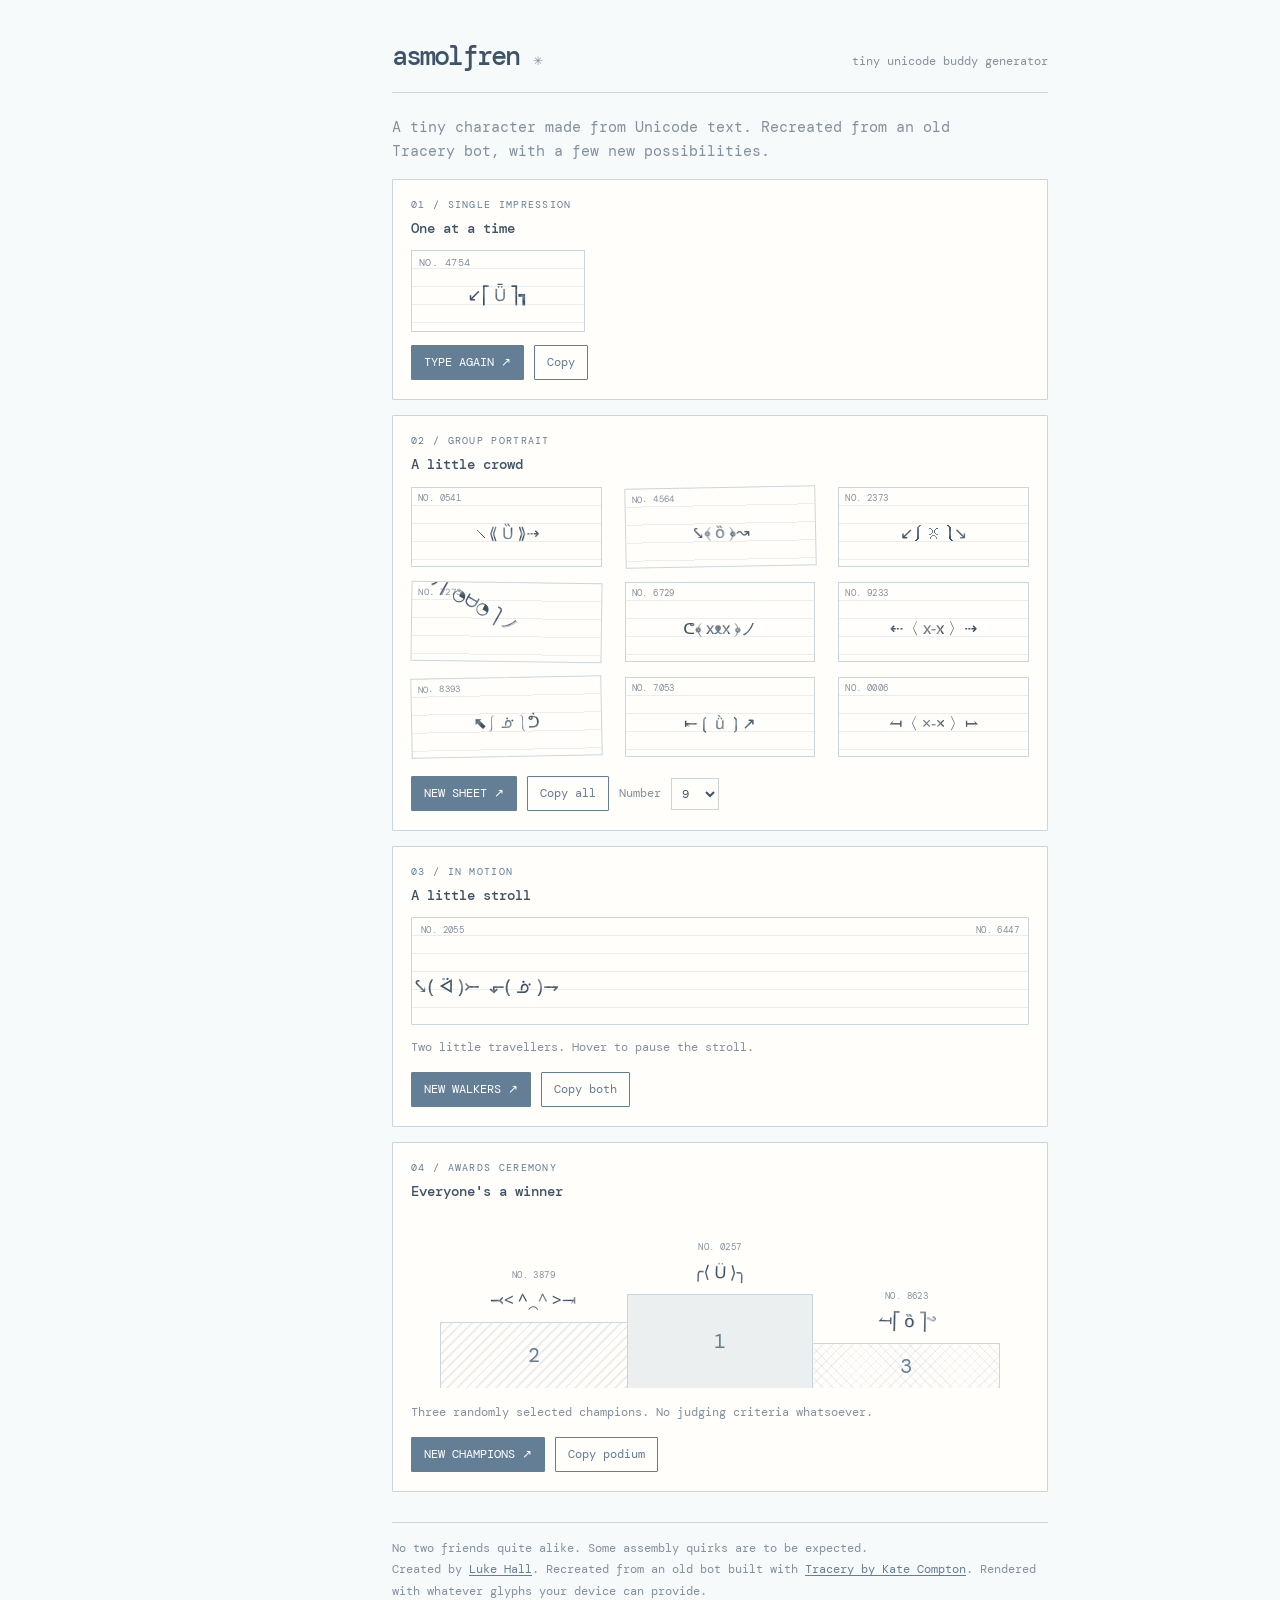
==== index.html @ b3b03410 "Update index.html" ====
<!doctype html>
<html lang="en">
  <head>
    <meta charset="utf-8">
    <meta name="viewport" content="width=device-width,initial-scale=1">
    <meta name="color-scheme" content="light">
    <title>
      asmolfren — little Unicode friends
    </title>
    <link rel="preconnect" href="https://fonts.googleapis.com">
    <link rel="preconnect" href="https://fonts.gstatic.com" crossorigin>
    <link href="https://fonts.googleapis.com/css2?family=DM+Mono:wght@400;500&family=Noto+Sans:wght@400;500;600&display=swap" rel="stylesheet">
    <link rel="stylesheet" href="style.css">
  </head>
  <body>
    <main>
      <header>
        <h1>
          asmolfren
          <span aria-hidden="true">
            ✳
          </span>
        </h1>
        <span>
          tiny unicode buddy generator
        </span>
      </header>
      <p class="intro">
        A tiny character made from Unicode text. Recreated from an old Tracery bot, with a few new possibilities.
      </p>
      <section class="panel" aria-labelledby="single-title">
        <div class="eyebrow">
          01 / Single Impression
        </div>
        <h2 id="single-title">
          One at a time
        </h2>
        <div class="single-sheet">
          <span class="specimen-label" id="single-number">
            NO. 0001
          </span>
          <div id="single" class="single fren" aria-label="Generated Unicode person" aria-live="polite">
          </div>
        </div>
        <div class="controls">
          <button class="button primary" id="new-single">
            Type again ↗
          </button>
          <button class="button secondary" id="copy-single">
            Copy
          </button>
          <span class="status" id="single-status" role="status">
          </span>
        </div>
      </section>
      <section class="panel" aria-labelledby="gallery-title">
        <div class="eyebrow">
          02 / Group Portrait
        </div>
        <h2 id="gallery-title">
          A little crowd
        </h2>
        <div id="gallery" class="gallery" aria-label="Generated Unicode people" aria-live="polite">
        </div>
        <div class="controls">
          <button class="button primary" id="new-gallery">
            New sheet ↗
          </button>
          <button class="button secondary" id="copy-gallery">
            Copy all
          </button>
          <label class="settings" for="count">
            Number
            <select id="count">
              <option>
                6
              </option>
              <option selected>
                9
              </option>
              <option>
                12
              </option>
              <option>
                15
              </option>
            </select>
          </label>
          <span class="status" id="gallery-status" role="status">
          </span>
        </div>
      </section>
      <section class="panel" aria-labelledby="walk-title">
        <div class="eyebrow">
          03 / In Motion
        </div>
        <h2 id="walk-title">
          A little stroll
        </h2>
        <div class="walk-stage" data-motion="bounce" aria-label="Two little friends strolling across the screen">
          <span class="specimen-label walk-id walk-id-left" id="walker-number-one">
          </span>
          <span class="specimen-label walk-id walk-id-right" id="walker-number-two">
          </span>
          <div class="walkers" id="walkers">
            <span class="walker fren" id="walker-one">
            </span>
            <span class="walker fren" id="walker-two">
            </span>
          </div>
        </div>
        <p class="scene-note">
          Two little travellers. Hover to pause the stroll.
        </p>
        <div class="controls">
          <button class="button primary" id="new-walk">
            New walkers ↗
          </button>
          <button class="button secondary" id="copy-walk">
            Copy both
          </button>
          <span class="status" id="walk-status" role="status">
          </span>
        </div>
      </section>
      <section class="panel" aria-labelledby="podium-title">
        <div class="eyebrow">
          04 / Awards Ceremony
        </div>
        <h2 id="podium-title">
          Everyone's a winner
        </h2>
        <div class="podium-stage">
          <div class="podium-slot" data-rank="2">
            <span class="specimen-label" id="silver-number">
            </span>
            <div class="podium-fren fren" id="silver">
            </div>
            <div class="podium-step">
              2
            </div>
          </div>
          <div class="podium-slot" data-rank="1">
            <span class="specimen-label" id="gold-number">
            </span>
            <div class="podium-fren fren" id="gold">
            </div>
            <div class="podium-step">
              1
            </div>
          </div>
          <div class="podium-slot" data-rank="3">
            <span class="specimen-label" id="bronze-number">
            </span>
            <div class="podium-fren fren" id="bronze">
            </div>
            <div class="podium-step">
              3
            </div>
          </div>
        </div>
        <p class="scene-note">
          Three randomly selected champions. No judging criteria whatsoever.
        </p>
        <div class="controls">
          <button class="button primary" id="new-podium">
            New champions ↗
          </button>
          <button class="button secondary" id="copy-podium">
            Copy podium
          </button>
          <span class="status" id="podium-status" role="status">
          </span>
        </div>
      </section>
      <p class="foot">
        No two friends quite alike. Some assembly quirks are to be expected.<br />
        Created by <a href="https://lukehall.co/">Luke Hall</a>. Recreated from an old bot built with <a href="https://github.com/galaxykate/tracery" target="_blank" rel="noopener noreferrer">Tracery by Kate Compton</a>. Rendered with whatever glyphs your device can provide.
      </p>
    </main>
    <script src="script.js" defer>
    </script>
  </body>
</html>
---- style.css ----
/* asmolfren — slate-blue stationery theme */

:root  {
  --bg:#f7fafb;
  --paper:#fffefb;
  --stage:#fffefa;
  --ink:#3e5367;
  --muted:#82919d;
  --line:#cbd6dc;
  --accent:#647e96;
  --accent2:#a0b4c1;
  --rule:rgba(100,126,150,.13);
}

*  {
  box-sizing:border-box;
}

body  {
  margin:0;
  background:var(--bg);
  color:var(--ink);
  font:15px/1.6 'DM Mono',ui-monospace,monospace;
}

main  {
  width:min(700px,100%);
  margin-left:auto;
  margin-right:max(0px,calc((100vw - 860px)/2));
  padding:34px 22px 72px;
}

header  {
  display:flex;
  justify-content:space-between;
  align-items:baseline;
  gap:16px;
  border-bottom:1px solid var(--line);
  padding-bottom:15px;
}

h1  {
  font-size:27px;
  font-weight:500;
  letter-spacing:-.07em;
  margin:0;
}

header span,.small  {
  font-size:12px;
  color:var(--muted);
}

.intro  {
  max-width:620px;
  margin:22px 0 16px;
  color:var(--muted);
}

.eyebrow  {
  color:var(--accent);
  font-size:10px;
  letter-spacing:.13em;
  text-transform:uppercase;
  margin-bottom:4px;
}

.panel  {
  position:relative;
  background:var(--paper);
  border:1px solid var(--line);
  border-radius:1px;
  padding:17px 18px 19px;
  margin:0 0 15px;
}

h2  {
  font-size:14px;
  font-weight:500;
  margin:0 0 10px;
}

.controls  {
  display:flex;
  flex-wrap:wrap;
  align-items:center;
  gap:10px;
}

.button  {
  font:inherit;
  font-size:12px;
  cursor:pointer;
  border:1px solid var(--accent);
  background:var(--accent);
  color:white;
  border-radius:1px;
  padding:7px 12px;
}

.button:hover  {
  filter:brightness(.9);
}

.button.primary  {
  text-transform: uppercase;
}

.button.secondary  {
  background:transparent;
  color:var(--accent);
}

.button:focus-visible,select:focus-visible  {
  outline:2px solid var(--accent2);
  outline-offset:3px;
}

.settings  {
  display:flex;
  align-items:center;
  flex-wrap:wrap;
  gap:10px;
  font-size:12px;
  color:var(--muted);
}

select  {
  font:inherit;
  border:1px solid var(--line);
  padding:6px;
  background:var(--paper);
  color:var(--ink);
}

.status  {
  min-height:1.5em;
  font-size:12px;
  color:var(--muted);
}

.specimen-label  {
  font:10px/1.3 'DM Mono',monospace;
  color:var(--muted);
  letter-spacing:.045em;
}

/* Textured glyphs: the canvas-generated image is provided by script.js. */

.fren  {
  font-family:'Noto Sans','Noto Sans Symbols 2','Noto Sans Symbols','Noto Sans Canadian Aboriginal','DejaVu Sans','Segoe UI Symbol','Arial Unicode MS',sans-serif;
  font-variant-ligatures:none;
  unicode-bidi:isolate;
  direction:ltr;
  position:relative;
  isolation:isolate;
  text-shadow:.28px .15px .45px rgba(62,83,103,.28);
  background-image:var(--ink-texture,linear-gradient(var(--ink),var(--ink)));
  background-repeat:repeat;
  background-size:96px 48px;
  background-position:0 0;
  -webkit-background-clip:text;
  background-clip:text;
  -webkit-text-fill-color:transparent;
  color:transparent;
}

@supports not ((-webkit-background-clip:text) or (background-clip:text))  {
  .fren  {
    background:none;
    color:var(--ink);
    -webkit-text-fill-color:currentColor;
  }
}

@media (forced-colors:active)  {
  .fren  {
    background:none;
    color:CanvasText;
    -webkit-text-fill-color:CanvasText;
    text-shadow:none;
  }
}

/* Individually ruled paper specimens. */

.single-sheet,.tile,.walk-stage  {
  background-color:var(--stage);
  background-image:repeating-linear-gradient(to bottom,transparent 0,transparent 17px,var(--rule) 17px,var(--rule) 18px);
}

.single-sheet  {
  position:relative;
  border:1px solid var(--line);
  width:min(174px,100%);
  min-height:82px;
  padding:5px 7px 8px;
  margin-bottom:13px;
}

.single-sheet .specimen-label  {
  display:block;
  text-align:left;
}

.single  {
  display:flex;
  align-items:center;
  justify-content:center;
  min-height:52px;
  padding:0;
  font-size:17px;
  line-height:1.5;
  white-space:pre;
  overflow-x:auto;
}

.gallery  {
  display:grid;
  grid-template-columns:repeat(3,minmax(0,1fr));
  column-gap:23px;
  row-gap:15px;
  margin:0 0 15px;
  padding:2px 0 4px;
}

.tile  {
  position:relative;
  border:1px solid var(--line);
  border-radius:0;
  min-height:80px;
  display:flex;
  flex-direction:column;
  align-items:stretch;
  justify-content:flex-start;
  gap:0;
  padding:5px 6px;
  transform:rotate(0deg);
}

.tile:nth-child(5n+2)  {
  transform:rotate(-1.1deg);
}

.tile:nth-child(7n+4)  {
  transform:rotate(.8deg);
}

.tile .specimen-label  {
  text-align:left;
  font-size:9px;
}

.tile .specimen-glyph  {
  display:flex;
  flex:1;
  align-items:center;
  justify-content:center;
  max-width:100%;
  overflow:visible;
  text-align:center;
  white-space:pre;
  line-height:1.3;
  font-size:clamp(12px,1.6vw,16px);
}

/* A misprint uses the full sheet as its printing area;
clip at paper edges. */

.tile.misprint  {
  padding:0;
  gap:0;
  overflow:hidden;
  display:block;
}

.tile.misprint .specimen-label  {
  position:absolute;
  top:0;
  left:0;
  z-index:1;
  padding:5px 6px;
  pointer-events:none;
}

.tile.misprint .misprint-area  {
  position:absolute;
  inset:0;
  display:block;
  overflow:visible;
}

.tile.misprint .specimen-glyph  {
  position:absolute;
  left:50%;
  top:50%;
  z-index:2;
  display:block;
  max-width:none;
  width:max-content;
  overflow:visible;
  white-space:pre;
  transform:translate(calc(-50% + var(--misprint-x)),calc(-50% + var(--misprint-y))) rotate(var(--misprint-angle));
  transform-origin:center center;
}

/* Strolling pair: fixed labels, horizontal travel, gentle bobbing. */

.walk-stage  {
  height:108px;
  position:relative;
  overflow:hidden;
  border:1px solid var(--line);
  border-radius:1px;
  margin-bottom:13px;
}

.walk-id  {
  position:absolute;
  top:7px;
  z-index:1;
  font-size:9px;
  pointer-events:none;
}

.walk-id-left  {
  left:9px;
}

.walk-id-right  {
  right:9px;
}

.walkers  {
  position:absolute;
  left:0;
  top:50%;
  display:flex;
  align-items:center;
  gap:9px;
  white-space:pre;
  will-change:transform;
  animation:stroll 11.8s linear infinite alternate;
}

.walker  {
  display:inline-block;
  font-size:clamp(15px,2vw,19px);
  animation:bob .75s ease-in-out infinite alternate;
}

.walker:nth-child(2)  {
  animation-delay:-.25s;
}

.walk-stage:hover .walkers,.walk-stage:hover .walker  {
  animation-play-state:paused;
}

@keyframes stroll  {
  0%  {
    transform:translate(0,-50%);
    animation-timing-function:cubic-bezier(.55,0,1,1);
  }

  10%  {
    transform:translate(calc(var(--walk-distance,0px)*.05),-50%);
    animation-timing-function:linear;
  }

  90%  {
    transform:translate(calc(var(--walk-distance,0px)*.95),-50%);
    animation-timing-function:cubic-bezier(0,0,.45,1);
  }

  100%  {
    transform:translate(var(--walk-distance,0px),-50%);
  }
}

@keyframes bob  {
  from  {
    transform:translateY(0);
  }

  to  {
    transform:translateY(-5px);
  }
}

/* Podium, with hatching and single-width shared borders. */

.podium-stage  {
  display:flex;
  justify-content:center;
  align-items:flex-end;
  min-height:175px;
  padding:15px 8px 0;
  margin-bottom:15px;
}

.podium-slot  {
  display:flex;
  flex-direction:column;
  align-items:center;
  min-width:0;
  width:31%;
  max-width:220px;
}

.podium-slot>.specimen-label  {
  font-size:9px;
  margin-bottom:5px;
}

.podium-fren  {
  font-size:clamp(14px,2vw,17px);
  white-space:pre;
  max-width:100%;
  overflow-x:auto;
  text-align:center;
  padding-bottom:8px;
}

.podium-step  {
  display:flex;
  align-items:center;
  justify-content:center;
  width:100%;
  border:1px solid var(--line);
  border-bottom:0;
  border-radius:1px 1px 0 0;
  background:var(--bg);
  color:var(--accent);
  font-size:20px;
}

.podium-slot[data-rank="1"] .podium-step  {
  height:94px;
  background:color-mix(in srgb,var(--accent2) 20%,var(--paper));
}

.podium-slot[data-rank="2"] .podium-step  {
  height:66px;
  border-right:0;
  background:
    repeating-linear-gradient(135deg,rgba(100,126,150,.12) 0 2px,transparent 2px 7px),var(--paper);
}

.podium-slot[data-rank="3"] .podium-step  {
  height:45px;
  border-left:0;
  background:
    repeating-linear-gradient(45deg,rgba(100,126,150,.09) 0 1px,transparent 1px 7px),
    repeating-linear-gradient(135deg,rgba(100,126,150,.09) 0 1px,transparent 1px 7px),var(--paper);
}

.scene-note  {
  font-size:12px;
  color:var(--muted);
  margin:0 0 15px;
}

.foot  {
  margin-top:30px;
  font-size:12px;
  line-height:1.8;
  color:var(--muted);
  border-top:1px solid var(--line);
  padding-top:15px;
}

.foot a  {
  color:var(--accent);
  text-decoration:underline;
  text-underline-offset:2px;
}

@media (max-width:600px)  {
  main  {
    margin-right:0;
    padding:23px 14px 48px;
  }

  header  {
    align-items:center;
  }

  .panel  {
    padding:13px;
  }

  .single-sheet  {
    width:min(174px,100%);
  }

  .single  {
    font-size:16px;
  }

  .gallery  {
    column-gap:11px;
    row-gap:11px;
  }

  .tile  {
    min-height:73px;
    padding:4px 3px;
  }

  .tile .specimen-label  {
    font-size:8px;
  }

  .tile .specimen-glyph  {
    font-size:clamp(10px,2.6vw,14px);
  }

  .tile.misprint .specimen-label  {
    padding:4px 3px;
  }

  .walk-id  {
    font-size:8px;
  }

  .podium-stage  {
    min-height:155px;
  }

  .podium-slot[data-rank="1"] .podium-step  {
    height:72px;
  }

  .podium-slot[data-rank="2"] .podium-step  {
    height:50px;
  }

  .podium-slot[data-rank="3"] .podium-step  {
    height:36px;
  }
  .podium-fren  {
    font-size:clamp(12px,3vw,16px);
  }
}

@media (prefers-reduced-motion:reduce)  {
  .walkers  {
    left:50%;
    transform:translate(-50%,-50%);
    animation:none!important;
  }

  .walker  {
    animation:none!important;
  }
}
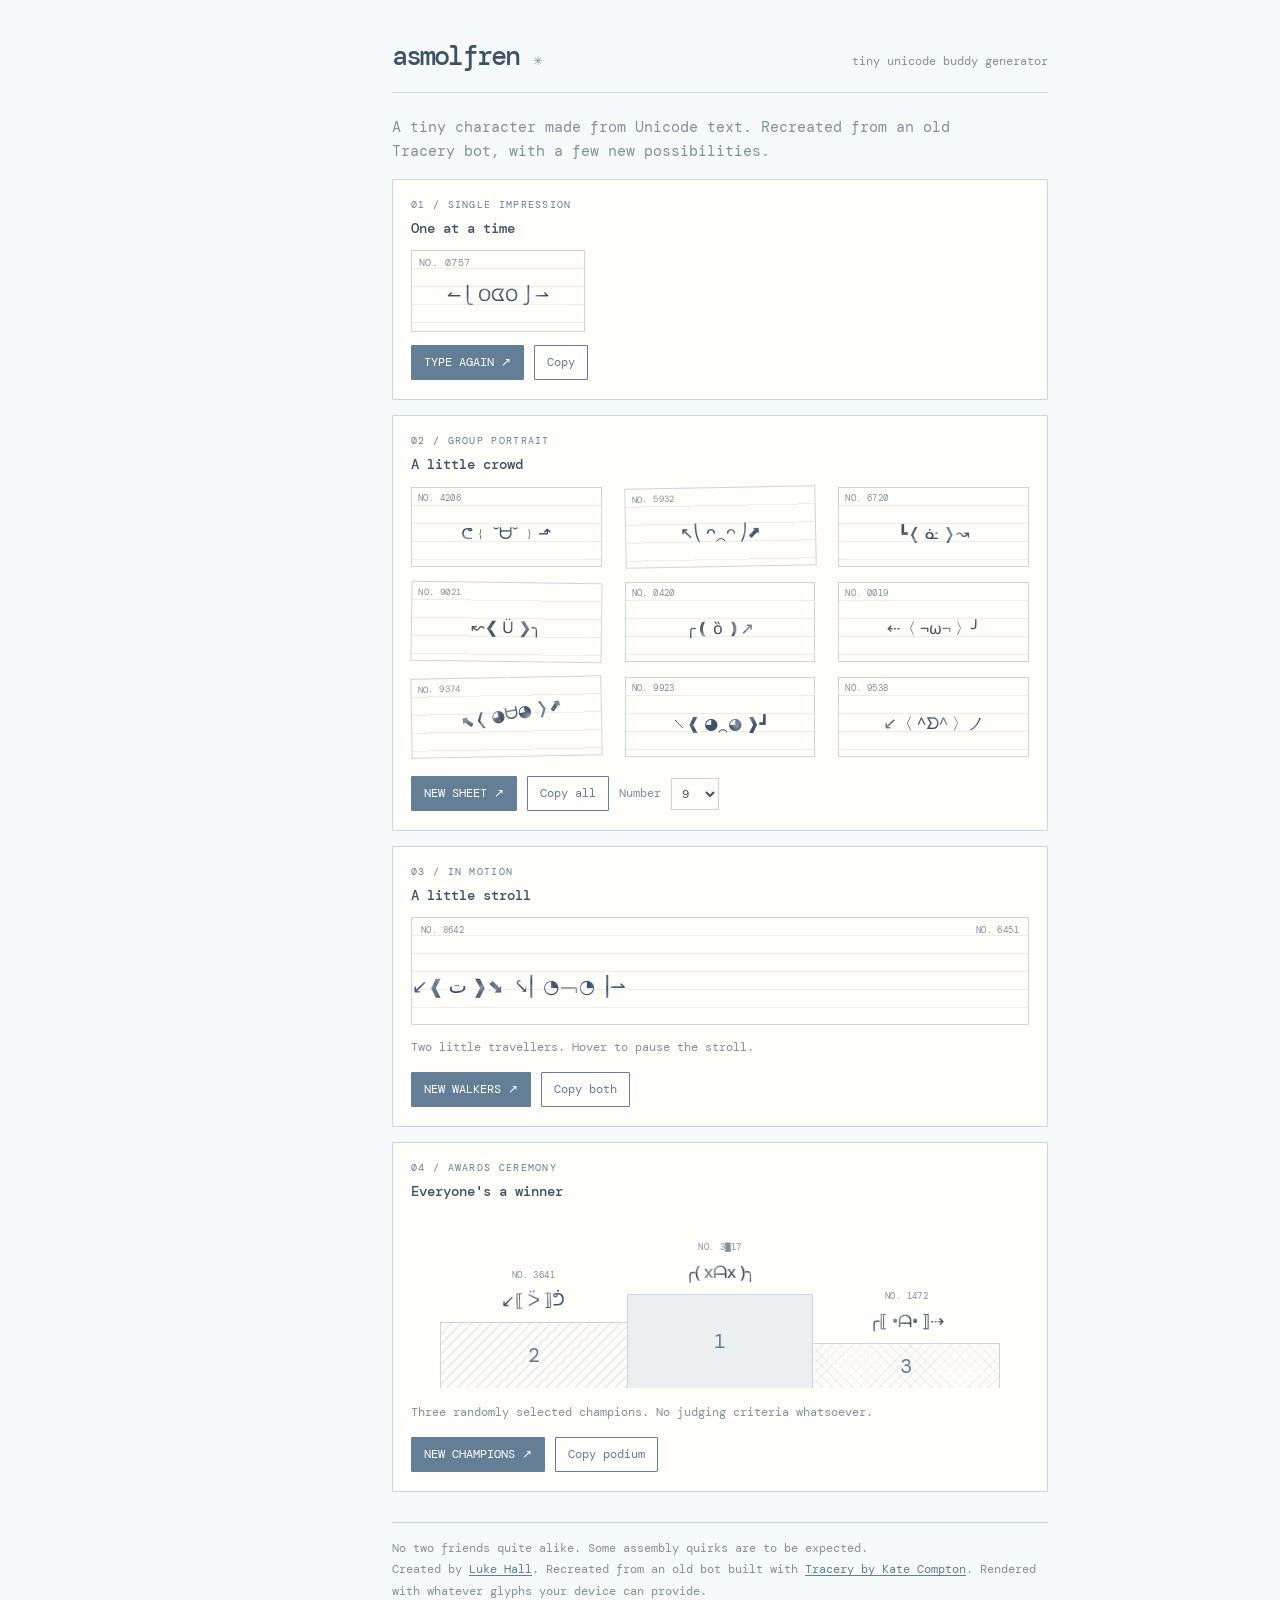
==== commit 4e688af0: "Add favicon" ====
--- a/index.html
+++ b/index.html
@@ -1,184 +1,132 @@
 <!doctype html>
 <html lang="en">
   <head>
-    <meta charset="utf-8">
-    <meta name="viewport" content="width=device-width,initial-scale=1">
-    <meta name="color-scheme" content="light">
-    <title>
-      asmolfren — little Unicode friends
-    </title>
-    <link rel="preconnect" href="https://fonts.googleapis.com">
-    <link rel="preconnect" href="https://fonts.gstatic.com" crossorigin>
-    <link href="https://fonts.googleapis.com/css2?family=DM+Mono:wght@400;500&family=Noto+Sans:wght@400;500;600&display=swap" rel="stylesheet">
-    <link rel="stylesheet" href="style.css">
+    <meta charset="utf-8" />
+    <meta name="viewport" content="width=device-width,initial-scale=1" />
+    <meta name="color-scheme" content="light" />
+    <title>asmolfren — little Unicode friends</title>
+    <link rel="preconnect" href="https://fonts.googleapis.com" />
+    <link rel="preconnect" href="https://fonts.gstatic.com" crossorigin />
+    <link
+      href="https://fonts.googleapis.com/css2?family=DM+Mono:wght@400;500&family=Noto+Sans:wght@400;500;600&display=swap"
+      rel="stylesheet"
+    />
+    <link rel="stylesheet" href="style.css" />
+    <link rel="icon" type="image/png" href="/lil-buddy/favicon.png" />
   </head>
   <body>
     <main>
       <header>
         <h1>
           asmolfren
-          <span aria-hidden="true">
-            ✳
-          </span>
+          <span aria-hidden="true"> ✳ </span>
         </h1>
-        <span>
-          tiny unicode buddy generator
-        </span>
+        <span> tiny unicode buddy generator </span>
       </header>
       <p class="intro">
-        A tiny character made from Unicode text. Recreated from an old Tracery bot, with a few new possibilities.
+        A tiny character made from Unicode text. Recreated from an old Tracery bot, with a few new
+        possibilities.
       </p>
       <section class="panel" aria-labelledby="single-title">
-        <div class="eyebrow">
-          01 / Single Impression
-        </div>
-        <h2 id="single-title">
-          One at a time
-        </h2>
+        <div class="eyebrow">01 / Single Impression</div>
+        <h2 id="single-title">One at a time</h2>
         <div class="single-sheet">
-          <span class="specimen-label" id="single-number">
-            NO. 0001
-          </span>
-          <div id="single" class="single fren" aria-label="Generated Unicode person" aria-live="polite">
-          </div>
+          <span class="specimen-label" id="single-number"> NO. 0001 </span>
+          <div
+            id="single"
+            class="single fren"
+            aria-label="Generated Unicode person"
+            aria-live="polite"
+          ></div>
         </div>
         <div class="controls">
-          <button class="button primary" id="new-single">
-            Type again ↗
-          </button>
-          <button class="button secondary" id="copy-single">
-            Copy
-          </button>
-          <span class="status" id="single-status" role="status">
-          </span>
+          <button class="button primary" id="new-single">Type again ↗</button>
+          <button class="button secondary" id="copy-single">Copy</button>
+          <span class="status" id="single-status" role="status"> </span>
         </div>
       </section>
       <section class="panel" aria-labelledby="gallery-title">
-        <div class="eyebrow">
-          02 / Group Portrait
-        </div>
-        <h2 id="gallery-title">
-          A little crowd
-        </h2>
-        <div id="gallery" class="gallery" aria-label="Generated Unicode people" aria-live="polite">
-        </div>
+        <div class="eyebrow">02 / Group Portrait</div>
+        <h2 id="gallery-title">A little crowd</h2>
+        <div
+          id="gallery"
+          class="gallery"
+          aria-label="Generated Unicode people"
+          aria-live="polite"
+        ></div>
         <div class="controls">
-          <button class="button primary" id="new-gallery">
-            New sheet ↗
-          </button>
-          <button class="button secondary" id="copy-gallery">
-            Copy all
-          </button>
+          <button class="button primary" id="new-gallery">New sheet ↗</button>
+          <button class="button secondary" id="copy-gallery">Copy all</button>
           <label class="settings" for="count">
             Number
             <select id="count">
-              <option>
-                6
-              </option>
-              <option selected>
-                9
-              </option>
-              <option>
-                12
-              </option>
-              <option>
-                15
-              </option>
+              <option>6</option>
+              <option selected>9</option>
+              <option>12</option>
+              <option>15</option>
             </select>
           </label>
-          <span class="status" id="gallery-status" role="status">
-          </span>
+          <span class="status" id="gallery-status" role="status"> </span>
         </div>
       </section>
       <section class="panel" aria-labelledby="walk-title">
-        <div class="eyebrow">
-          03 / In Motion
-        </div>
-        <h2 id="walk-title">
-          A little stroll
-        </h2>
-        <div class="walk-stage" data-motion="bounce" aria-label="Two little friends strolling across the screen">
-          <span class="specimen-label walk-id walk-id-left" id="walker-number-one">
-          </span>
-          <span class="specimen-label walk-id walk-id-right" id="walker-number-two">
-          </span>
+        <div class="eyebrow">03 / In Motion</div>
+        <h2 id="walk-title">A little stroll</h2>
+        <div
+          class="walk-stage"
+          data-motion="bounce"
+          aria-label="Two little friends strolling across the screen"
+        >
+          <span class="specimen-label walk-id walk-id-left" id="walker-number-one"> </span>
+          <span class="specimen-label walk-id walk-id-right" id="walker-number-two"> </span>
           <div class="walkers" id="walkers">
-            <span class="walker fren" id="walker-one">
-            </span>
-            <span class="walker fren" id="walker-two">
-            </span>
+            <span class="walker fren" id="walker-one"> </span>
+            <span class="walker fren" id="walker-two"> </span>
           </div>
         </div>
-        <p class="scene-note">
-          Two little travellers. Hover to pause the stroll.
-        </p>
+        <p class="scene-note">Two little travellers. Hover to pause the stroll.</p>
         <div class="controls">
-          <button class="button primary" id="new-walk">
-            New walkers ↗
-          </button>
-          <button class="button secondary" id="copy-walk">
-            Copy both
-          </button>
-          <span class="status" id="walk-status" role="status">
-          </span>
+          <button class="button primary" id="new-walk">New walkers ↗</button>
+          <button class="button secondary" id="copy-walk">Copy both</button>
+          <span class="status" id="walk-status" role="status"> </span>
         </div>
       </section>
       <section class="panel" aria-labelledby="podium-title">
-        <div class="eyebrow">
-          04 / Awards Ceremony
-        </div>
-        <h2 id="podium-title">
-          Everyone's a winner
-        </h2>
+        <div class="eyebrow">04 / Awards Ceremony</div>
+        <h2 id="podium-title">Everyone's a winner</h2>
         <div class="podium-stage">
           <div class="podium-slot" data-rank="2">
-            <span class="specimen-label" id="silver-number">
-            </span>
-            <div class="podium-fren fren" id="silver">
-            </div>
-            <div class="podium-step">
-              2
-            </div>
+            <span class="specimen-label" id="silver-number"> </span>
+            <div class="podium-fren fren" id="silver"></div>
+            <div class="podium-step">2</div>
           </div>
           <div class="podium-slot" data-rank="1">
-            <span class="specimen-label" id="gold-number">
-            </span>
-            <div class="podium-fren fren" id="gold">
-            </div>
-            <div class="podium-step">
-              1
-            </div>
+            <span class="specimen-label" id="gold-number"> </span>
+            <div class="podium-fren fren" id="gold"></div>
+            <div class="podium-step">1</div>
           </div>
           <div class="podium-slot" data-rank="3">
-            <span class="specimen-label" id="bronze-number">
-            </span>
-            <div class="podium-fren fren" id="bronze">
-            </div>
-            <div class="podium-step">
-              3
-            </div>
+            <span class="specimen-label" id="bronze-number"> </span>
+            <div class="podium-fren fren" id="bronze"></div>
+            <div class="podium-step">3</div>
           </div>
         </div>
-        <p class="scene-note">
-          Three randomly selected champions. No judging criteria whatsoever.
-        </p>
+        <p class="scene-note">Three randomly selected champions. No judging criteria whatsoever.</p>
         <div class="controls">
-          <button class="button primary" id="new-podium">
-            New champions ↗
-          </button>
-          <button class="button secondary" id="copy-podium">
-            Copy podium
-          </button>
-          <span class="status" id="podium-status" role="status">
-          </span>
+          <button class="button primary" id="new-podium">New champions ↗</button>
+          <button class="button secondary" id="copy-podium">Copy podium</button>
+          <span class="status" id="podium-status" role="status"> </span>
         </div>
       </section>
       <p class="foot">
         No two friends quite alike. Some assembly quirks are to be expected.<br />
-        Created by <a href="https://lukehall.co/">Luke Hall</a>. Recreated from an old bot built with <a href="https://github.com/galaxykate/tracery" target="_blank" rel="noopener noreferrer">Tracery by Kate Compton</a>. Rendered with whatever glyphs your device can provide.
+        Created by <a href="https://lukehall.co/">Luke Hall</a>. Recreated from an old bot built
+        with
+        <a href="https://github.com/galaxykate/tracery" target="_blank" rel="noopener noreferrer"
+          >Tracery by Kate Compton</a
+        >. Rendered with whatever glyphs your device can provide.
       </p>
     </main>
-    <script src="script.js" defer>
-    </script>
+    <script src="script.js" defer></script>
   </body>
 </html>
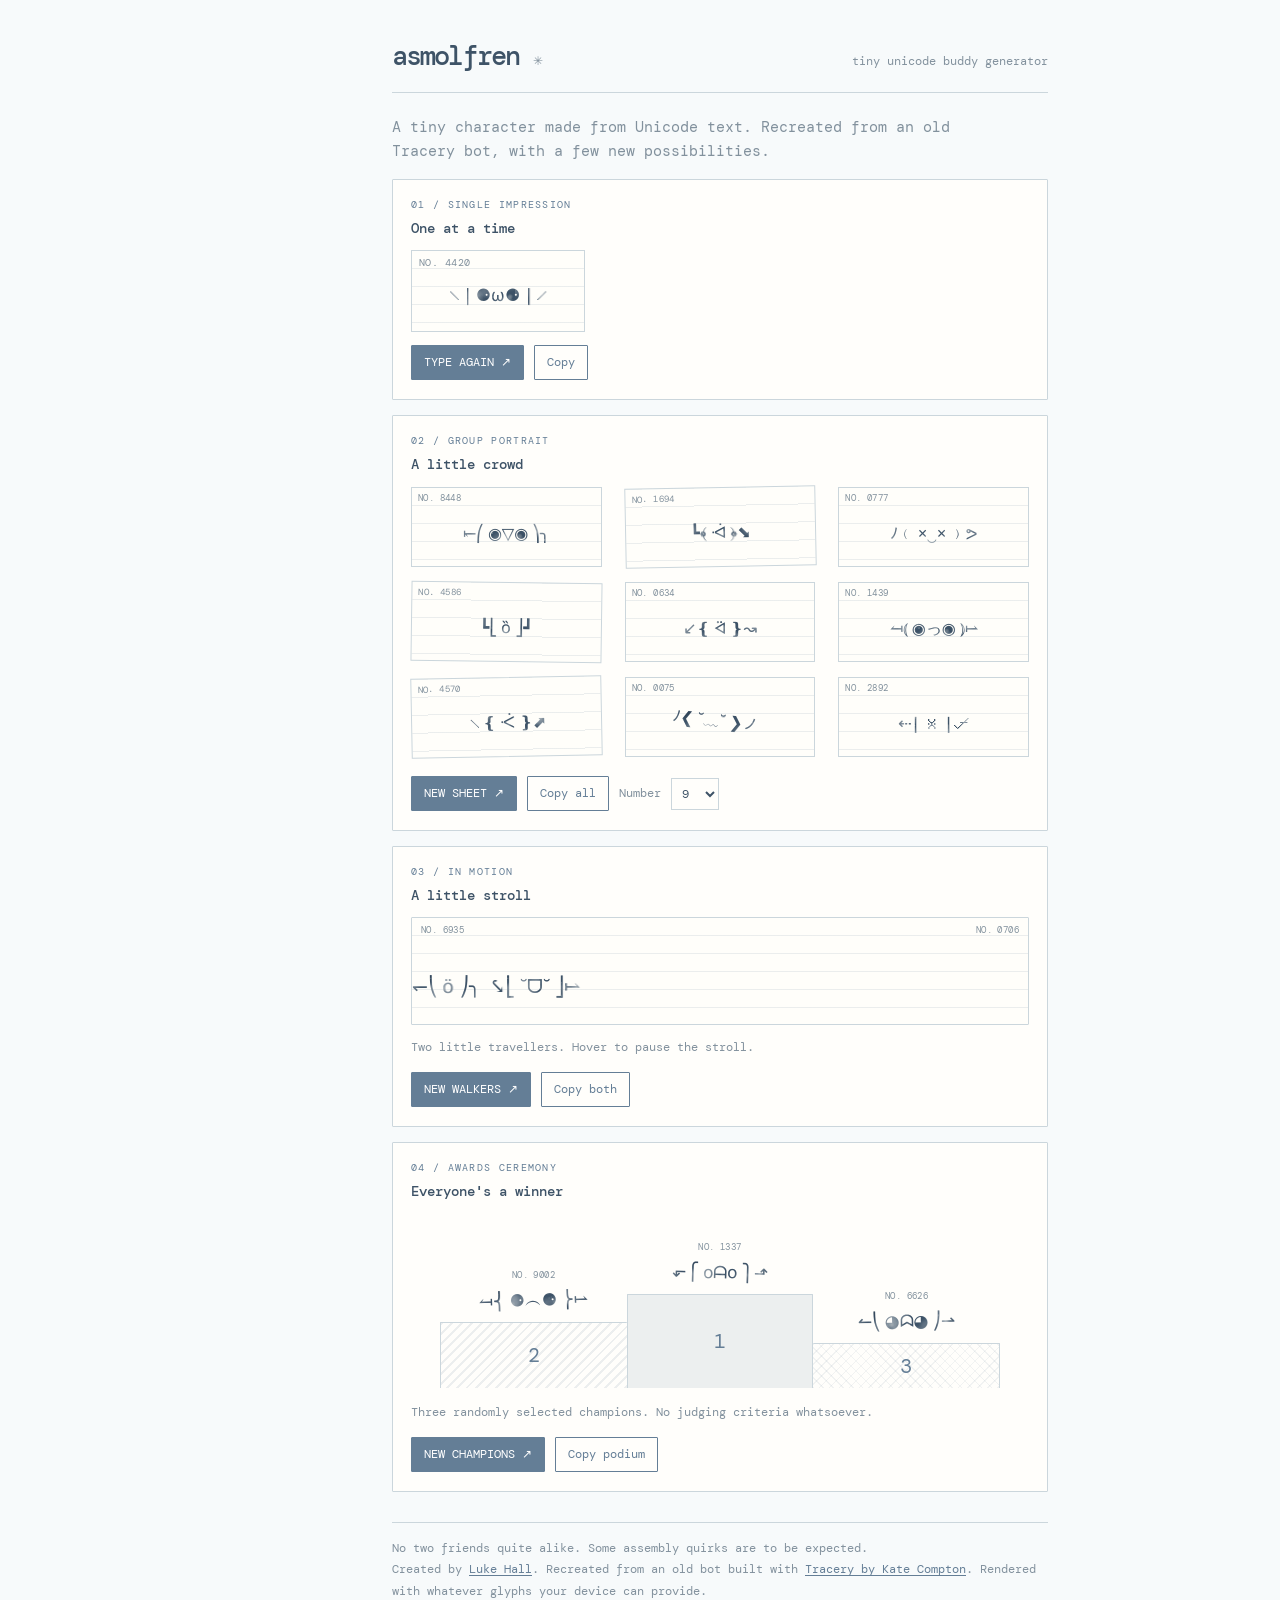
==== commit 0a5de424: "Create 404 page" ====
--- a/index.html
+++ b/index.html
@@ -13,6 +13,22 @@
     />
     <link rel="stylesheet" href="style.css" />
     <link rel="icon" type="image/png" href="/lil-buddy/favicon.png" />
+    <!-- load counter -->
+    <script>
+      window.goatcounter = {
+        path: function () {
+          const params = new URLSearchParams(window.location.search);
+          const grammar = params.get("grammar");
+          const base = "/repos/lil-buddy/";
+          return grammar ? `${base}?grammar=${encodeURIComponent(grammar)}` : base;
+        },
+      };
+    </script>
+    <script
+      data-goatcounter="https://lukehall.goatcounter.com/count"
+      async
+      src="https://gc.zgo.at/count.js"
+    ></script>
   </head>
   <body>
     <main>
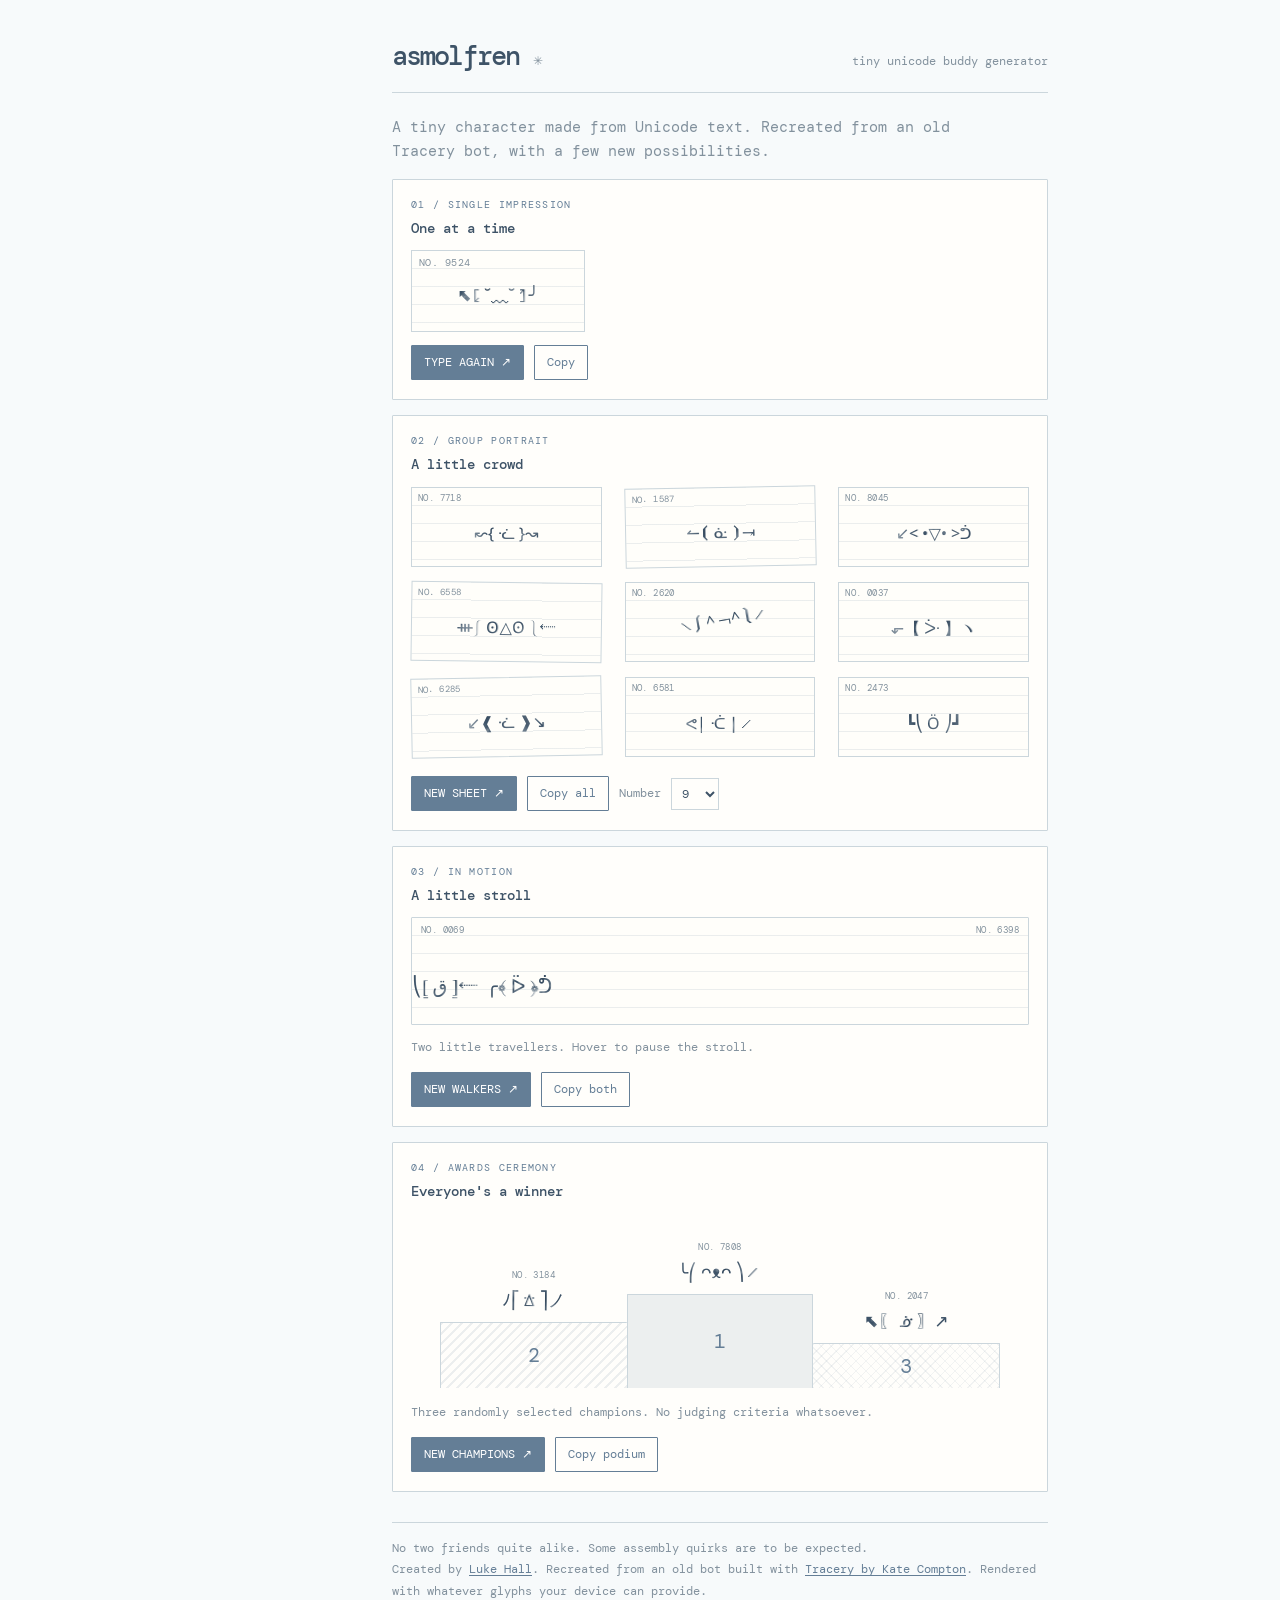
==== commit bb8f8e71: "SVG favicon" ====
--- a/index.html
+++ b/index.html
@@ -12,7 +12,7 @@
       rel="stylesheet"
     />
     <link rel="stylesheet" href="style.css" />
-    <link rel="icon" type="image/png" href="/lil-buddy/favicon.png" />
+    <link rel="icon" type="image/png" href="/lil-buddy/favicon.svg" />
     <!-- load counter -->
     <script>
       window.goatcounter = {
--- a/style.css
+++ b/style.css
@@ -1,557 +1,584 @@
 /* asmolfren — slate-blue stationery theme */
 
-:root  {
-  --bg:#f7fafb;
-  --paper:#fffefb;
-  --stage:#fffefa;
-  --ink:#3e5367;
-  --muted:#82919d;
-  --line:#cbd6dc;
-  --accent:#647e96;
-  --accent2:#a0b4c1;
-  --rule:rgba(100,126,150,.13);
-}
-
-*  {
-  box-sizing:border-box;
-}
-
-body  {
-  margin:0;
-  background:var(--bg);
-  color:var(--ink);
-  font:15px/1.6 'DM Mono',ui-monospace,monospace;
-}
-
-main  {
-  width:min(700px,100%);
-  margin-left:auto;
-  margin-right:max(0px,calc((100vw - 860px)/2));
-  padding:34px 22px 72px;
-}
-
-header  {
-  display:flex;
-  justify-content:space-between;
-  align-items:baseline;
-  gap:16px;
-  border-bottom:1px solid var(--line);
-  padding-bottom:15px;
-}
-
-h1  {
-  font-size:27px;
-  font-weight:500;
-  letter-spacing:-.07em;
-  margin:0;
-}
-
-header span,.small  {
-  font-size:12px;
-  color:var(--muted);
-}
-
-.intro  {
-  max-width:620px;
-  margin:22px 0 16px;
-  color:var(--muted);
-}
-
-.eyebrow  {
-  color:var(--accent);
-  font-size:10px;
-  letter-spacing:.13em;
-  text-transform:uppercase;
-  margin-bottom:4px;
-}
-
-.panel  {
-  position:relative;
-  background:var(--paper);
-  border:1px solid var(--line);
-  border-radius:1px;
-  padding:17px 18px 19px;
-  margin:0 0 15px;
-}
-
-h2  {
-  font-size:14px;
-  font-weight:500;
-  margin:0 0 10px;
-}
-
-.controls  {
-  display:flex;
-  flex-wrap:wrap;
-  align-items:center;
-  gap:10px;
-}
-
-.button  {
-  font:inherit;
-  font-size:12px;
-  cursor:pointer;
-  border:1px solid var(--accent);
-  background:var(--accent);
-  color:white;
-  border-radius:1px;
-  padding:7px 12px;
-}
-
-.button:hover  {
-  filter:brightness(.9);
-}
-
-.button.primary  {
+:root {
+  --bg: #f7fafb;
+  --paper: #fffefb;
+  --stage: #fffefa;
+  --ink: #3e5367;
+  --muted: #82919d;
+  --line: #cbd6dc;
+  --accent: #647e96;
+  --accent2: #a0b4c1;
+  --rule: rgba(100, 126, 150, 0.13);
+}
+
+* {
+  box-sizing: border-box;
+}
+
+body {
+  margin: 0;
+  background: var(--bg);
+  color: var(--ink);
+  font:
+    15px/1.6 "DM Mono",
+    ui-monospace,
+    monospace;
+}
+
+main {
+  width: min(700px, 100%);
+  margin-left: auto;
+  margin-right: max(0px, calc((100vw - 860px) / 2));
+  padding: 34px 22px 72px;
+}
+
+header {
+  display: flex;
+  justify-content: space-between;
+  align-items: baseline;
+  gap: 16px;
+  border-bottom: 1px solid var(--line);
+  padding-bottom: 15px;
+}
+
+h1 {
+  font-size: 27px;
+  font-weight: 500;
+  letter-spacing: -0.07em;
+  margin: 0;
+}
+
+header span,
+.small {
+  font-size: 12px;
+  color: var(--muted);
+}
+
+.intro {
+  max-width: 620px;
+  margin: 22px 0 16px;
+  color: var(--muted);
+}
+
+.eyebrow {
+  color: var(--accent);
+  font-size: 10px;
+  letter-spacing: 0.13em;
   text-transform: uppercase;
-}
-
-.button.secondary  {
-  background:transparent;
-  color:var(--accent);
-}
-
-.button:focus-visible,select:focus-visible  {
-  outline:2px solid var(--accent2);
-  outline-offset:3px;
-}
-
-.settings  {
-  display:flex;
-  align-items:center;
-  flex-wrap:wrap;
-  gap:10px;
-  font-size:12px;
-  color:var(--muted);
-}
-
-select  {
-  font:inherit;
-  border:1px solid var(--line);
-  padding:6px;
-  background:var(--paper);
-  color:var(--ink);
-}
-
-.status  {
-  min-height:1.5em;
-  font-size:12px;
-  color:var(--muted);
-}
-
-.specimen-label  {
-  font:10px/1.3 'DM Mono',monospace;
-  color:var(--muted);
-  letter-spacing:.045em;
+  margin-bottom: 4px;
+}
+
+.panel {
+  position: relative;
+  background: var(--paper);
+  border: 1px solid var(--line);
+  border-radius: 1px;
+  padding: 17px 18px 19px;
+  margin: 0 0 15px;
+}
+
+h2 {
+  font-size: 14px;
+  font-weight: 500;
+  margin: 0 0 10px;
+}
+
+.controls {
+  display: flex;
+  flex-wrap: wrap;
+  align-items: center;
+  gap: 10px;
+}
+
+.button {
+  font: inherit;
+  font-size: 12px;
+  cursor: pointer;
+  border: 1px solid var(--accent);
+  background: var(--accent);
+  color: white;
+  border-radius: 1px;
+  padding: 7px 12px;
+}
+
+.button:hover {
+  filter: brightness(0.9);
+}
+
+.button.primary {
+  text-transform: uppercase;
+}
+
+.button.secondary {
+  background: transparent;
+  color: var(--accent);
+}
+
+.button:focus-visible,
+select:focus-visible {
+  outline: 2px solid var(--accent2);
+  outline-offset: 3px;
+}
+
+.settings {
+  display: flex;
+  align-items: center;
+  flex-wrap: wrap;
+  gap: 10px;
+  font-size: 12px;
+  color: var(--muted);
+}
+
+select {
+  font: inherit;
+  border: 1px solid var(--line);
+  padding: 6px;
+  background: var(--paper);
+  color: var(--ink);
+}
+
+.status {
+  min-height: 1.5em;
+  font-size: 12px;
+  color: var(--muted);
+}
+
+.specimen-label {
+  font:
+    10px/1.3 "DM Mono",
+    monospace;
+  color: var(--muted);
+  letter-spacing: 0.045em;
 }
 
 /* Textured glyphs: the canvas-generated image is provided by script.js. */
 
-.fren  {
-  font-family:'Noto Sans','Noto Sans Symbols 2','Noto Sans Symbols','Noto Sans Canadian Aboriginal','DejaVu Sans','Segoe UI Symbol','Arial Unicode MS',sans-serif;
-  font-variant-ligatures:none;
-  unicode-bidi:isolate;
-  direction:ltr;
-  position:relative;
-  isolation:isolate;
-  text-shadow:.28px .15px .45px rgba(62,83,103,.28);
-  background-image:var(--ink-texture,linear-gradient(var(--ink),var(--ink)));
-  background-repeat:repeat;
-  background-size:96px 48px;
-  background-position:0 0;
-  -webkit-background-clip:text;
-  background-clip:text;
-  -webkit-text-fill-color:transparent;
-  color:transparent;
-}
-
-@supports not ((-webkit-background-clip:text) or (background-clip:text))  {
-  .fren  {
-    background:none;
-    color:var(--ink);
-    -webkit-text-fill-color:currentColor;
-  }
-}
-
-@media (forced-colors:active)  {
-  .fren  {
-    background:none;
-    color:CanvasText;
-    -webkit-text-fill-color:CanvasText;
-    text-shadow:none;
+.fren {
+  font-family:
+    "Noto Sans", "Noto Sans Symbols 2", "Noto Sans Symbols", "Noto Sans Canadian Aboriginal",
+    "DejaVu Sans", "Segoe UI Symbol", "Arial Unicode MS", sans-serif;
+  font-variant-ligatures: none;
+  unicode-bidi: isolate;
+  direction: ltr;
+  position: relative;
+  isolation: isolate;
+  text-shadow: 0.28px 0.15px 0.45px rgba(62, 83, 103, 0.28);
+  background-image: var(--ink-texture, linear-gradient(var(--ink), var(--ink)));
+  background-repeat: repeat;
+  background-size: 96px 48px;
+  background-position: 0 0;
+  -webkit-background-clip: text;
+  background-clip: text;
+  -webkit-text-fill-color: transparent;
+  color: transparent;
+}
+
+@supports not ((-webkit-background-clip: text) or (background-clip: text)) {
+  .fren {
+    background: none;
+    color: var(--ink);
+    -webkit-text-fill-color: currentColor;
+  }
+}
+
+@media (forced-colors: active) {
+  .fren {
+    background: none;
+    color: CanvasText;
+    -webkit-text-fill-color: CanvasText;
+    text-shadow: none;
   }
 }
 
 /* Individually ruled paper specimens. */
 
-.single-sheet,.tile,.walk-stage  {
-  background-color:var(--stage);
-  background-image:repeating-linear-gradient(to bottom,transparent 0,transparent 17px,var(--rule) 17px,var(--rule) 18px);
-}
-
-.single-sheet  {
-  position:relative;
-  border:1px solid var(--line);
-  width:min(174px,100%);
-  min-height:82px;
-  padding:5px 7px 8px;
-  margin-bottom:13px;
-}
-
-.single-sheet .specimen-label  {
-  display:block;
-  text-align:left;
-}
-
-.single  {
-  display:flex;
-  align-items:center;
-  justify-content:center;
-  min-height:52px;
-  padding:0;
-  font-size:17px;
-  line-height:1.5;
-  white-space:pre;
-  overflow-x:auto;
-}
-
-.gallery  {
-  display:grid;
-  grid-template-columns:repeat(3,minmax(0,1fr));
-  column-gap:23px;
-  row-gap:15px;
-  margin:0 0 15px;
-  padding:2px 0 4px;
-}
-
-.tile  {
-  position:relative;
-  border:1px solid var(--line);
-  border-radius:0;
-  min-height:80px;
-  display:flex;
-  flex-direction:column;
-  align-items:stretch;
-  justify-content:flex-start;
-  gap:0;
-  padding:5px 6px;
-  transform:rotate(0deg);
-}
-
-.tile:nth-child(5n+2)  {
-  transform:rotate(-1.1deg);
-}
-
-.tile:nth-child(7n+4)  {
-  transform:rotate(.8deg);
-}
-
-.tile .specimen-label  {
-  text-align:left;
-  font-size:9px;
-}
-
-.tile .specimen-glyph  {
-  display:flex;
-  flex:1;
-  align-items:center;
-  justify-content:center;
-  max-width:100%;
-  overflow:visible;
-  text-align:center;
-  white-space:pre;
-  line-height:1.3;
-  font-size:clamp(12px,1.6vw,16px);
+.single-sheet,
+.tile,
+.walk-stage {
+  background-color: var(--stage);
+  background-image: repeating-linear-gradient(
+    to bottom,
+    transparent 0,
+    transparent 17px,
+    var(--rule) 17px,
+    var(--rule) 18px
+  );
+}
+
+.single-sheet {
+  position: relative;
+  border: 1px solid var(--line);
+  width: min(174px, 100%);
+  min-height: 82px;
+  padding: 5px 7px 8px;
+  margin-bottom: 13px;
+}
+
+.single-sheet .specimen-label {
+  display: block;
+  text-align: left;
+}
+
+.single {
+  display: flex;
+  align-items: center;
+  justify-content: center;
+  min-height: 52px;
+  padding: 0;
+  font-size: 17px;
+  line-height: 1.5;
+  white-space: pre;
+  overflow-x: auto;
+}
+
+.gallery {
+  display: grid;
+  grid-template-columns: repeat(3, minmax(0, 1fr));
+  column-gap: 23px;
+  row-gap: 15px;
+  margin: 0 0 15px;
+  padding: 2px 0 4px;
+}
+
+.tile {
+  position: relative;
+  border: 1px solid var(--line);
+  border-radius: 0;
+  min-height: 80px;
+  display: flex;
+  flex-direction: column;
+  align-items: stretch;
+  justify-content: flex-start;
+  gap: 0;
+  padding: 5px 6px;
+  transform: rotate(0deg);
+}
+
+.tile:nth-child(5n + 2) {
+  transform: rotate(-1.1deg);
+}
+
+.tile:nth-child(7n + 4) {
+  transform: rotate(0.8deg);
+}
+
+.tile .specimen-label {
+  text-align: left;
+  font-size: 9px;
+}
+
+.tile .specimen-glyph {
+  display: flex;
+  flex: 1;
+  align-items: center;
+  justify-content: center;
+  max-width: 100%;
+  overflow: visible;
+  text-align: center;
+  white-space: pre;
+  line-height: 1.3;
+  font-size: clamp(12px, 1.6vw, 16px);
 }
 
 /* A misprint uses the full sheet as its printing area;
 clip at paper edges. */
 
-.tile.misprint  {
-  padding:0;
-  gap:0;
-  overflow:hidden;
-  display:block;
-}
-
-.tile.misprint .specimen-label  {
-  position:absolute;
-  top:0;
-  left:0;
-  z-index:1;
-  padding:5px 6px;
-  pointer-events:none;
-}
-
-.tile.misprint .misprint-area  {
-  position:absolute;
-  inset:0;
-  display:block;
-  overflow:visible;
-}
-
-.tile.misprint .specimen-glyph  {
-  position:absolute;
-  left:50%;
-  top:50%;
-  z-index:2;
-  display:block;
-  max-width:none;
-  width:max-content;
-  overflow:visible;
-  white-space:pre;
-  transform:translate(calc(-50% + var(--misprint-x)),calc(-50% + var(--misprint-y))) rotate(var(--misprint-angle));
-  transform-origin:center center;
+.tile.misprint {
+  padding: 0;
+  gap: 0;
+  overflow: hidden;
+  display: block;
+}
+
+.tile.misprint .specimen-label {
+  position: absolute;
+  top: 0;
+  left: 0;
+  z-index: 1;
+  padding: 5px 6px;
+  pointer-events: none;
+}
+
+.tile.misprint .misprint-area {
+  position: absolute;
+  inset: 0;
+  display: block;
+  overflow: visible;
+}
+
+.tile.misprint .specimen-glyph {
+  position: absolute;
+  left: 50%;
+  top: 50%;
+  z-index: 2;
+  display: block;
+  max-width: none;
+  width: max-content;
+  overflow: visible;
+  white-space: pre;
+  transform: translate(calc(-50% + var(--misprint-x)), calc(-50% + var(--misprint-y)))
+    rotate(var(--misprint-angle));
+  transform-origin: center center;
 }
 
 /* Strolling pair: fixed labels, horizontal travel, gentle bobbing. */
 
-.walk-stage  {
-  height:108px;
-  position:relative;
-  overflow:hidden;
-  border:1px solid var(--line);
-  border-radius:1px;
-  margin-bottom:13px;
-}
-
-.walk-id  {
-  position:absolute;
-  top:7px;
-  z-index:1;
-  font-size:9px;
-  pointer-events:none;
-}
-
-.walk-id-left  {
-  left:9px;
-}
-
-.walk-id-right  {
-  right:9px;
-}
-
-.walkers  {
-  position:absolute;
-  left:0;
-  top:50%;
-  display:flex;
-  align-items:center;
-  gap:9px;
-  white-space:pre;
-  will-change:transform;
-  animation:stroll 11.8s linear infinite alternate;
-}
-
-.walker  {
-  display:inline-block;
-  font-size:clamp(15px,2vw,19px);
-  animation:bob .75s ease-in-out infinite alternate;
-}
-
-.walker:nth-child(2)  {
-  animation-delay:-.25s;
-}
-
-.walk-stage:hover .walkers,.walk-stage:hover .walker  {
-  animation-play-state:paused;
-}
-
-@keyframes stroll  {
-  0%  {
-    transform:translate(0,-50%);
-    animation-timing-function:cubic-bezier(.55,0,1,1);
-  }
-
-  10%  {
-    transform:translate(calc(var(--walk-distance,0px)*.05),-50%);
-    animation-timing-function:linear;
-  }
-
-  90%  {
-    transform:translate(calc(var(--walk-distance,0px)*.95),-50%);
-    animation-timing-function:cubic-bezier(0,0,.45,1);
-  }
-
-  100%  {
-    transform:translate(var(--walk-distance,0px),-50%);
-  }
-}
-
-@keyframes bob  {
-  from  {
-    transform:translateY(0);
-  }
-
-  to  {
-    transform:translateY(-5px);
+.walk-stage {
+  height: 108px;
+  position: relative;
+  overflow: hidden;
+  border: 1px solid var(--line);
+  border-radius: 1px;
+  margin-bottom: 13px;
+}
+
+.walk-id {
+  position: absolute;
+  top: 7px;
+  z-index: 1;
+  font-size: 9px;
+  pointer-events: none;
+}
+
+.walk-id-left {
+  left: 9px;
+}
+
+.walk-id-right {
+  right: 9px;
+}
+
+.walkers {
+  position: absolute;
+  left: 0;
+  top: 50%;
+  display: flex;
+  align-items: center;
+  gap: 9px;
+  white-space: pre;
+  will-change: transform;
+  animation: stroll 11.8s linear infinite alternate;
+}
+
+.walker {
+  display: inline-block;
+  font-size: clamp(15px, 2vw, 19px);
+  animation: bob 0.75s ease-in-out infinite alternate;
+}
+
+.walker:nth-child(2) {
+  animation-delay: -0.25s;
+}
+
+.walk-stage:hover .walkers,
+.walk-stage:hover .walker {
+  animation-play-state: paused;
+}
+
+@keyframes stroll {
+  0% {
+    transform: translate(0, -50%);
+    animation-timing-function: cubic-bezier(0.55, 0, 1, 1);
+  }
+
+  10% {
+    transform: translate(calc(var(--walk-distance, 0px) * 0.05), -50%);
+    animation-timing-function: linear;
+  }
+
+  90% {
+    transform: translate(calc(var(--walk-distance, 0px) * 0.95), -50%);
+    animation-timing-function: cubic-bezier(0, 0, 0.45, 1);
+  }
+
+  100% {
+    transform: translate(var(--walk-distance, 0px), -50%);
+  }
+}
+
+@keyframes bob {
+  from {
+    transform: translateY(0);
+  }
+
+  to {
+    transform: translateY(-5px);
   }
 }
 
 /* Podium, with hatching and single-width shared borders. */
 
-.podium-stage  {
-  display:flex;
-  justify-content:center;
-  align-items:flex-end;
-  min-height:175px;
-  padding:15px 8px 0;
-  margin-bottom:15px;
-}
-
-.podium-slot  {
-  display:flex;
-  flex-direction:column;
-  align-items:center;
-  min-width:0;
-  width:31%;
-  max-width:220px;
-}
-
-.podium-slot>.specimen-label  {
-  font-size:9px;
-  margin-bottom:5px;
-}
-
-.podium-fren  {
-  font-size:clamp(14px,2vw,17px);
-  white-space:pre;
-  max-width:100%;
-  overflow-x:auto;
-  text-align:center;
-  padding-bottom:8px;
-}
-
-.podium-step  {
-  display:flex;
-  align-items:center;
-  justify-content:center;
-  width:100%;
-  border:1px solid var(--line);
-  border-bottom:0;
-  border-radius:1px 1px 0 0;
-  background:var(--bg);
-  color:var(--accent);
-  font-size:20px;
-}
-
-.podium-slot[data-rank="1"] .podium-step  {
-  height:94px;
-  background:color-mix(in srgb,var(--accent2) 20%,var(--paper));
-}
-
-.podium-slot[data-rank="2"] .podium-step  {
-  height:66px;
-  border-right:0;
+.podium-stage {
+  display: flex;
+  justify-content: center;
+  align-items: flex-end;
+  min-height: 175px;
+  padding: 15px 8px 0;
+  margin-bottom: 15px;
+}
+
+.podium-slot {
+  display: flex;
+  flex-direction: column;
+  align-items: center;
+  min-width: 0;
+  width: 31%;
+  max-width: 220px;
+}
+
+.podium-slot > .specimen-label {
+  font-size: 9px;
+  margin-bottom: 5px;
+}
+
+.podium-fren {
+  font-size: clamp(14px, 2vw, 17px);
+  white-space: pre;
+  max-width: 100%;
+  overflow-x: auto;
+  text-align: center;
+  padding-bottom: 8px;
+}
+
+.podium-step {
+  display: flex;
+  align-items: center;
+  justify-content: center;
+  width: 100%;
+  border: 1px solid var(--line);
+  border-bottom: 0;
+  border-radius: 1px 1px 0 0;
+  background: var(--bg);
+  color: var(--accent);
+  font-size: 20px;
+}
+
+.podium-slot[data-rank="1"] .podium-step {
+  height: 94px;
+  background: color-mix(in srgb, var(--accent2) 20%, var(--paper));
+}
+
+.podium-slot[data-rank="2"] .podium-step {
+  height: 66px;
+  border-right: 0;
   background:
-    repeating-linear-gradient(135deg,rgba(100,126,150,.12) 0 2px,transparent 2px 7px),var(--paper);
-}
-
-.podium-slot[data-rank="3"] .podium-step  {
-  height:45px;
-  border-left:0;
+    repeating-linear-gradient(135deg, rgba(100, 126, 150, 0.12) 0 2px, transparent 2px 7px),
+    var(--paper);
+}
+
+.podium-slot[data-rank="3"] .podium-step {
+  height: 45px;
+  border-left: 0;
   background:
-    repeating-linear-gradient(45deg,rgba(100,126,150,.09) 0 1px,transparent 1px 7px),
-    repeating-linear-gradient(135deg,rgba(100,126,150,.09) 0 1px,transparent 1px 7px),var(--paper);
-}
-
-.scene-note  {
-  font-size:12px;
-  color:var(--muted);
-  margin:0 0 15px;
-}
-
-.foot  {
-  margin-top:30px;
-  font-size:12px;
-  line-height:1.8;
-  color:var(--muted);
-  border-top:1px solid var(--line);
-  padding-top:15px;
-}
-
-.foot a  {
-  color:var(--accent);
-  text-decoration:underline;
-  text-underline-offset:2px;
-}
-
-@media (max-width:600px)  {
-  main  {
-    margin-right:0;
-    padding:23px 14px 48px;
-  }
-
-  header  {
-    align-items:center;
-  }
-
-  .panel  {
-    padding:13px;
-  }
-
-  .single-sheet  {
-    width:min(174px,100%);
-  }
-
-  .single  {
-    font-size:16px;
-  }
-
-  .gallery  {
-    column-gap:11px;
-    row-gap:11px;
-  }
-
-  .tile  {
-    min-height:73px;
-    padding:4px 3px;
-  }
-
-  .tile .specimen-label  {
-    font-size:8px;
-  }
-
-  .tile .specimen-glyph  {
-    font-size:clamp(10px,2.6vw,14px);
-  }
-
-  .tile.misprint .specimen-label  {
-    padding:4px 3px;
-  }
-
-  .walk-id  {
-    font-size:8px;
-  }
-
-  .podium-stage  {
-    min-height:155px;
-  }
-
-  .podium-slot[data-rank="1"] .podium-step  {
-    height:72px;
-  }
-
-  .podium-slot[data-rank="2"] .podium-step  {
-    height:50px;
-  }
-
-  .podium-slot[data-rank="3"] .podium-step  {
-    height:36px;
-  }
-  .podium-fren  {
-    font-size:clamp(12px,3vw,16px);
-  }
-}
-
-@media (prefers-reduced-motion:reduce)  {
-  .walkers  {
-    left:50%;
-    transform:translate(-50%,-50%);
-    animation:none!important;
-  }
-
-  .walker  {
-    animation:none!important;
-  }
-}
+    repeating-linear-gradient(45deg, rgba(100, 126, 150, 0.09) 0 1px, transparent 1px 7px),
+    repeating-linear-gradient(135deg, rgba(100, 126, 150, 0.09) 0 1px, transparent 1px 7px),
+    var(--paper);
+}
+
+.scene-note {
+  font-size: 12px;
+  color: var(--muted);
+  margin: 0 0 15px;
+}
+
+.foot {
+  margin-top: 30px;
+  font-size: 12px;
+  line-height: 1.8;
+  color: var(--muted);
+  border-top: 1px solid var(--line);
+  padding-top: 15px;
+}
+
+.foot a {
+  color: var(--accent);
+  text-decoration: underline;
+  text-underline-offset: 2px;
+}
+
+@media (max-width: 600px) {
+  main {
+    margin-right: 0;
+    padding: 23px 14px 48px;
+  }
+
+  header {
+    align-items: center;
+  }
+
+  .panel {
+    padding: 13px;
+  }
+
+  .single-sheet {
+    width: min(174px, 100%);
+  }
+
+  .single {
+    font-size: 16px;
+  }
+
+  .gallery {
+    column-gap: 11px;
+    row-gap: 11px;
+  }
+
+  .tile {
+    min-height: 73px;
+    padding: 4px 3px;
+  }
+
+  .tile .specimen-label {
+    font-size: 8px;
+  }
+
+  .tile .specimen-glyph {
+    font-size: clamp(10px, 2.6vw, 14px);
+  }
+
+  .tile.misprint .specimen-label {
+    padding: 4px 3px;
+  }
+
+  .walk-id {
+    font-size: 8px;
+  }
+
+  .podium-stage {
+    min-height: 155px;
+  }
+
+  .podium-slot[data-rank="1"] .podium-step {
+    height: 72px;
+  }
+
+  .podium-slot[data-rank="2"] .podium-step {
+    height: 50px;
+  }
+
+  .podium-slot[data-rank="3"] .podium-step {
+    height: 36px;
+  }
+  .podium-fren {
+    font-size: clamp(12px, 3vw, 16px);
+  }
+}
+
+@media (prefers-reduced-motion: reduce) {
+  .walkers {
+    left: 50%;
+    transform: translate(-50%, -50%);
+    animation: none !important;
+  }
+
+  .walker {
+    animation: none !important;
+  }
+}
+
+/* 404 page */
+#error-404 s {
+  text-decoration-thickness: 3px;
+  text-decoration-style: double;
+}
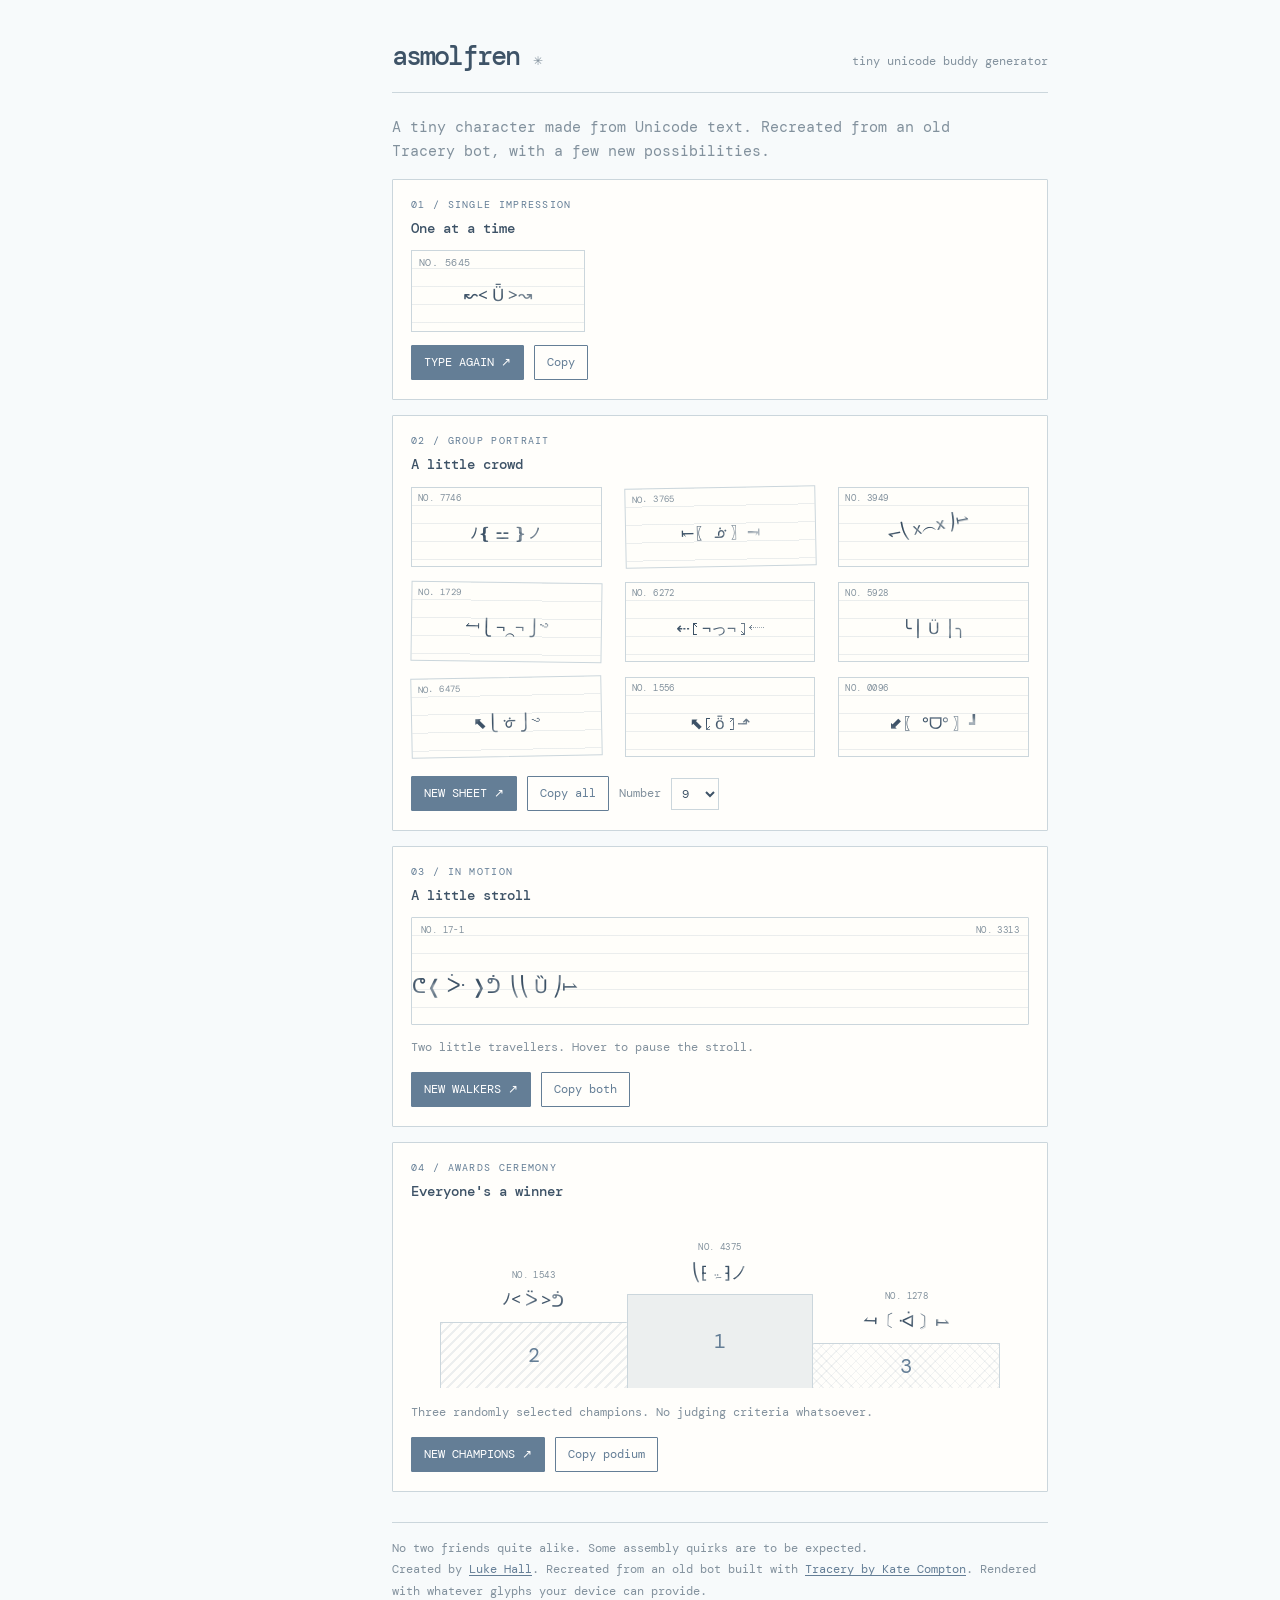
==== commit 6b4e3786: "Update index.html" ====
--- a/index.html
+++ b/index.html
@@ -16,12 +16,7 @@
     <!-- load counter -->
     <script>
       window.goatcounter = {
-        path: function () {
-          const params = new URLSearchParams(window.location.search);
-          const grammar = params.get("grammar");
-          const base = "/repos/lil-buddy/";
-          return grammar ? `${base}?grammar=${encodeURIComponent(grammar)}` : base;
-        },
+        path: "/repos/lil-buddy/";
       };
     </script>
     <script
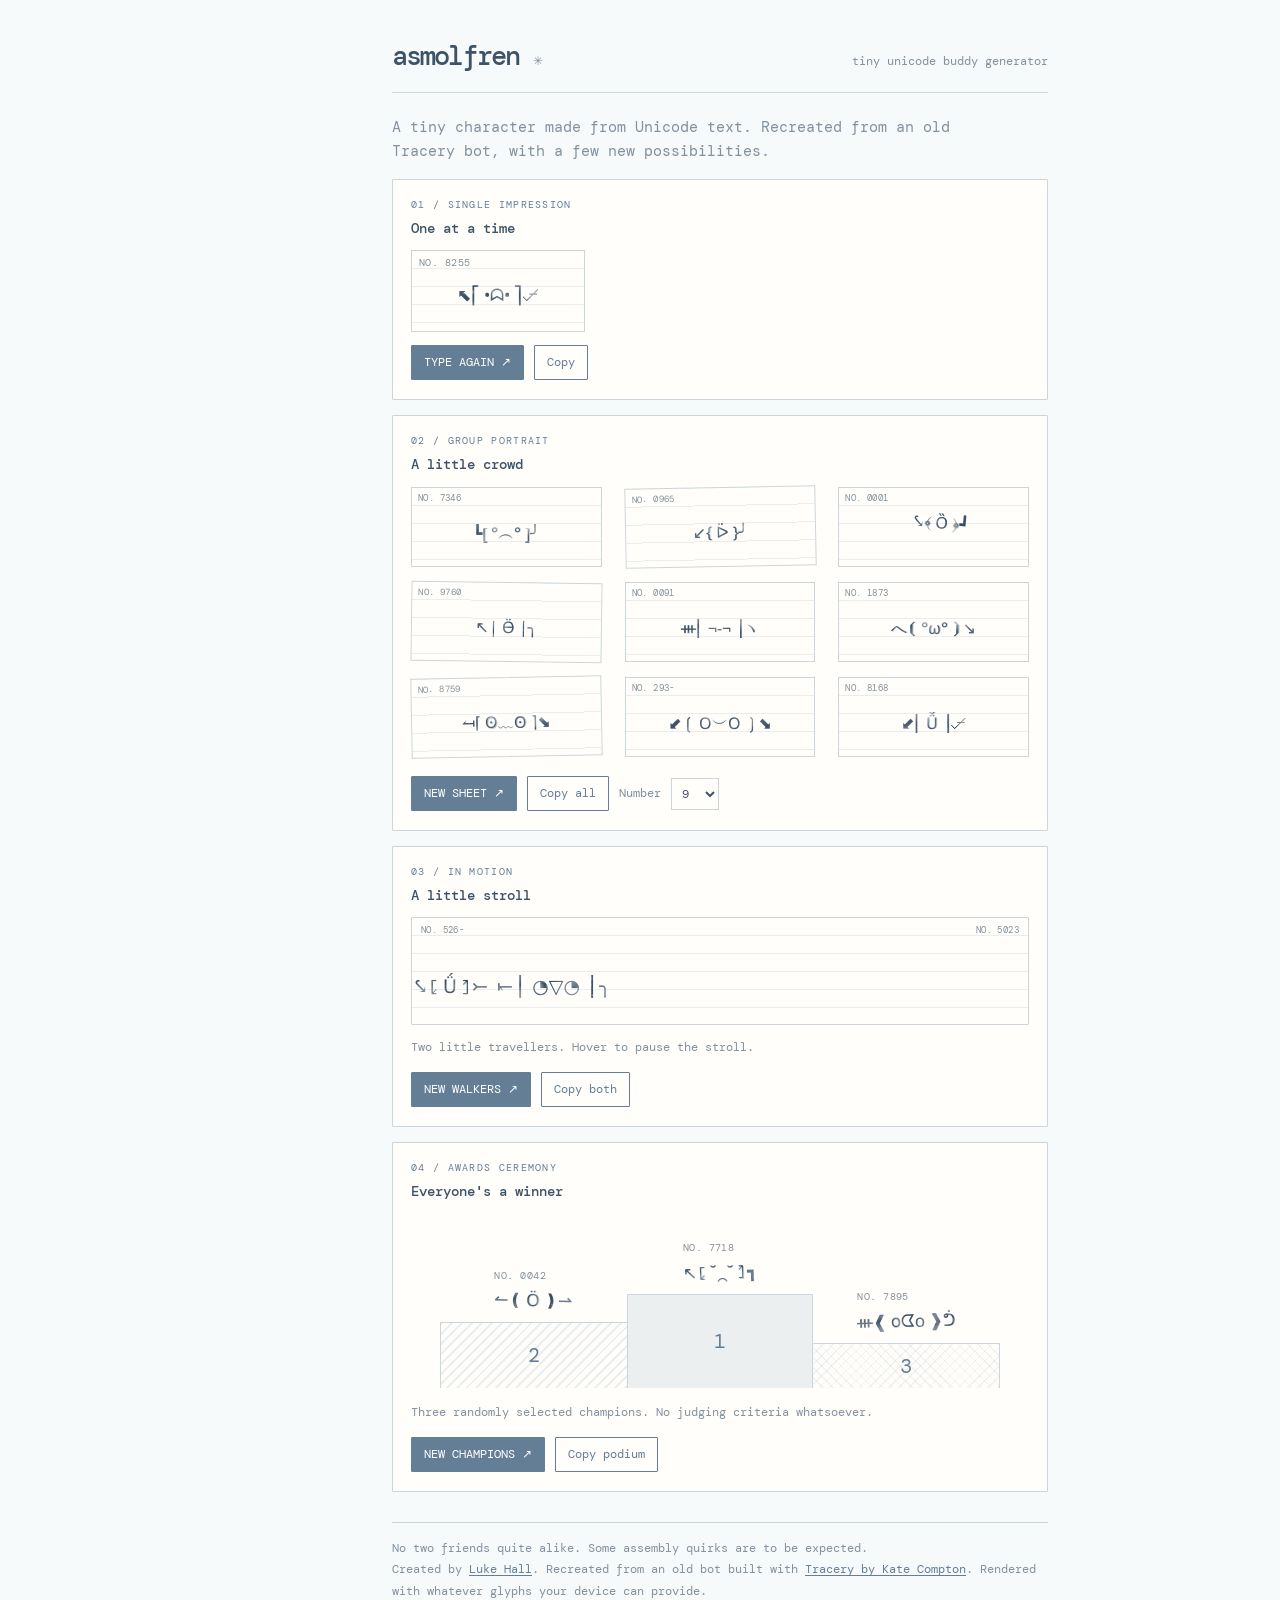
==== commit 8cca8683: "Animate podium frens" ====
--- a/index.html
+++ b/index.html
@@ -107,18 +107,24 @@
         <h2 id="podium-title">Everyone's a winner</h2>
         <div class="podium-stage">
           <div class="podium-slot" data-rank="2">
-            <span class="specimen-label" id="silver-number"> </span>
-            <div class="podium-fren fren" id="silver"></div>
+            <div class="jumper">
+              <span class="specimen-label" id="silver-number"> </span>
+              <div class="podium-fren fren" id="silver"></div>
+            </div>
             <div class="podium-step">2</div>
           </div>
           <div class="podium-slot" data-rank="1">
-            <span class="specimen-label" id="gold-number"> </span>
-            <div class="podium-fren fren" id="gold"></div>
+            <div class="jumper">
+              <span class="specimen-label" id="gold-number"> </span>
+              <div class="podium-fren fren" id="gold"></div>
+            </div>
             <div class="podium-step">1</div>
           </div>
           <div class="podium-slot" data-rank="3">
-            <span class="specimen-label" id="bronze-number"> </span>
-            <div class="podium-fren fren" id="bronze"></div>
+            <div class="jumper">
+              <span class="specimen-label" id="bronze-number"> </span>
+              <div class="podium-fren fren" id="bronze"></div>
+            </div>
             <div class="podium-step">3</div>
           </div>
         </div>
--- a/style.css
+++ b/style.css
@@ -582,3 +582,30 @@
   text-decoration-thickness: 3px;
   text-decoration-style: double;
 }
+
+/* podium animation */
+
+.podium-slot div.jumper {
+  animation: wave 3s ease 12s infinite;
+}
+
+.podium-slot:nth-child(2) .jumper {
+  animation-delay: 9.5s;
+}
+
+.podium-slot:nth-child(3) .jumper {
+  animation-delay: 4s;
+}
+
+@keyframes wave {
+  0% {
+    transform: translateY(0);
+  }
+  10% {
+    transform: translateY(-10px);
+  }
+  20%,
+  100% {
+    transform: translateY(0);
+  }
+}
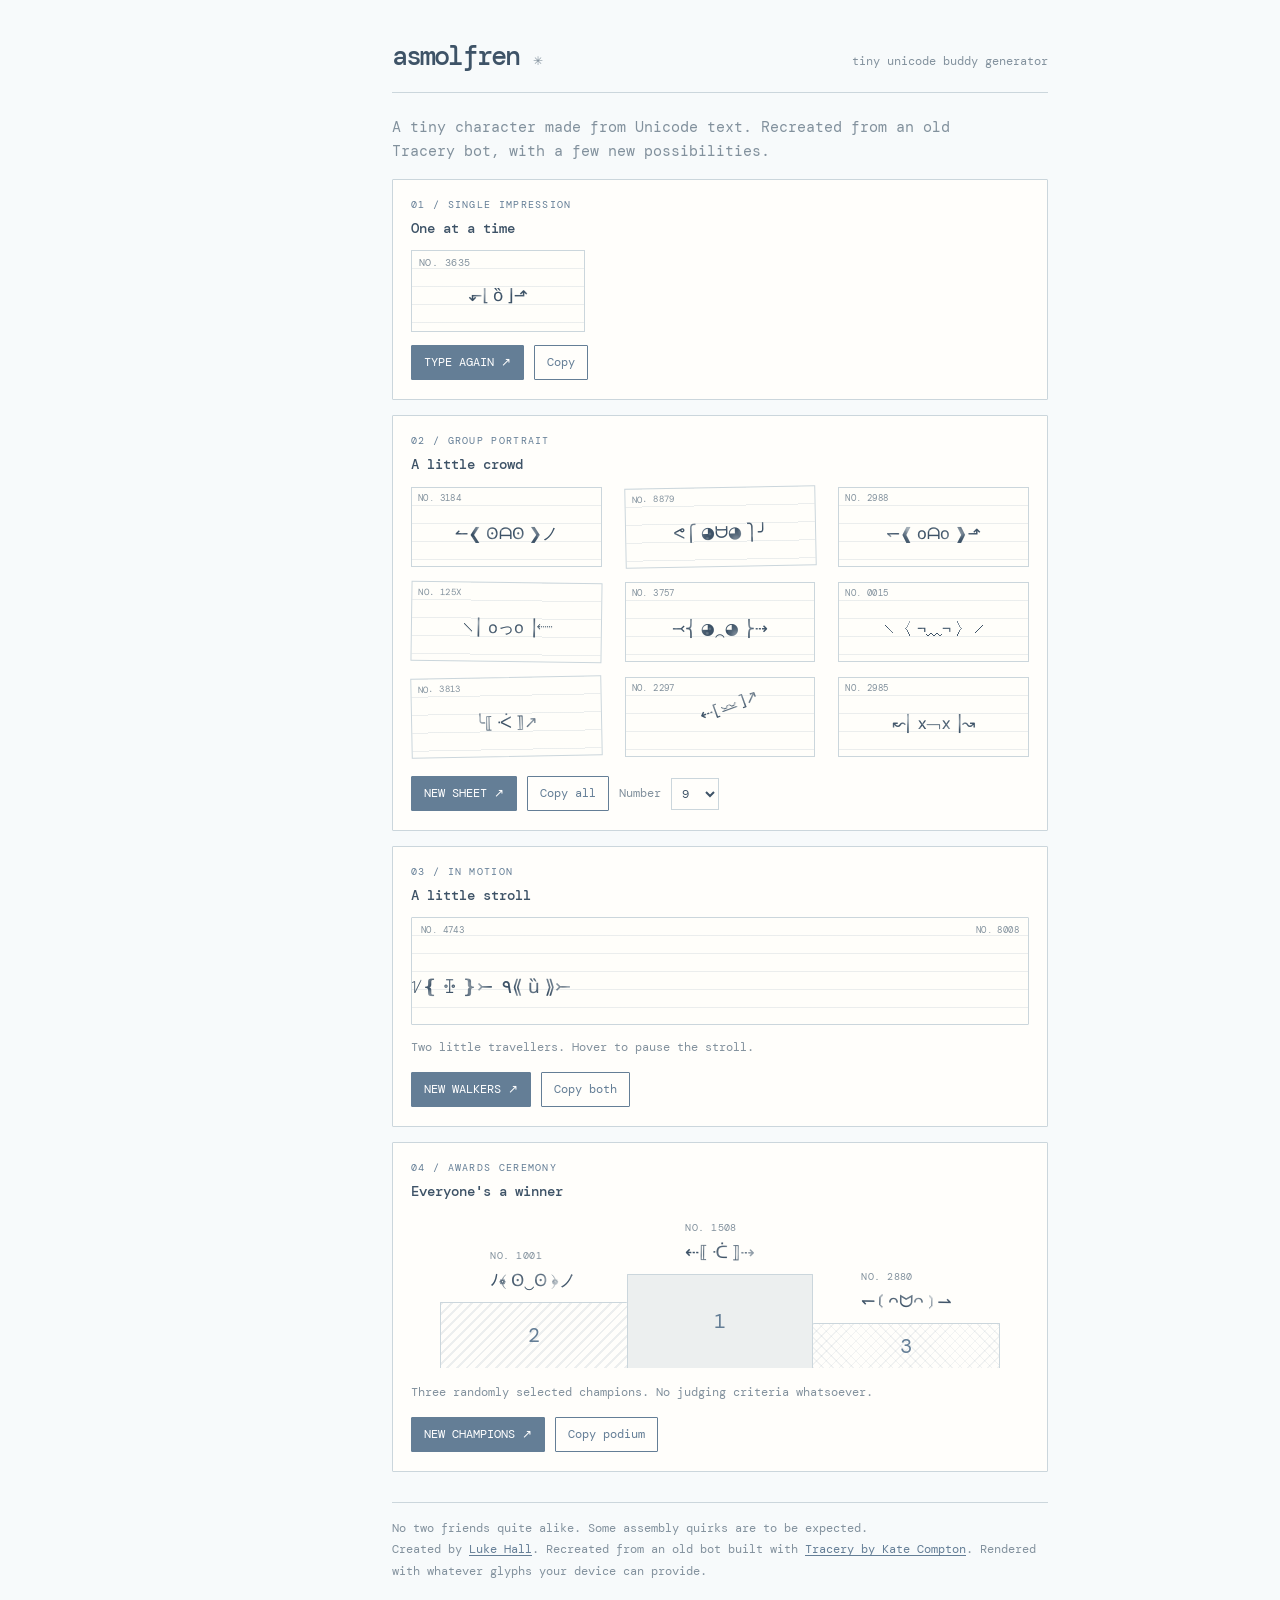
==== commit 718e6101: "Update favicon" ====
--- a/index.html
+++ b/index.html
@@ -12,7 +12,7 @@
       rel="stylesheet"
     />
     <link rel="stylesheet" href="style.css" />
-    <link rel="icon" type="image/png" href="/lil-buddy/favicon.svg" />
+    <link rel="icon" type="image/png" sizes="512x512" href="/lil-buddy/favicon.png" />
     <!-- load counter -->
     <script>
       window.goatcounter = {
--- a/style.css
+++ b/style.css
@@ -413,9 +413,9 @@
   display: flex;
   justify-content: center;
   align-items: flex-end;
-  min-height: 175px;
-  padding: 15px 8px 0;
-  margin-bottom: 15px;
+  min-height: 155px;
+  padding: 0 8px 0;
+  margin: 5px 0 15px;
 }
 
 .podium-slot {
@@ -586,18 +586,20 @@
 /* podium animation */
 
 .podium-slot div.jumper {
-  animation: wave 3s ease 12s infinite;
-}
-
-.podium-slot:nth-child(2) .jumper {
-  animation-delay: 9.5s;
+  animation: jump 3.1s ease infinite;
+}
+
+.podium-slot:nth-child(1) .jumper {
+  animation-duration: 4.7s;
+  animation-name: jump2;
 }
 
 .podium-slot:nth-child(3) .jumper {
-  animation-delay: 4s;
-}
-
-@keyframes wave {
+  animation-duration: 5.9s;
+  animation-name: jump3;
+}
+
+@keyframes jump {
   0% {
     transform: translateY(0);
   }
@@ -609,3 +611,29 @@
     transform: translateY(0);
   }
 }
+
+@keyframes jump2 {
+  0% {
+    transform: translateY(0);
+  }
+  6.5957% {
+    transform: translateY(-10px);
+  }
+  13.1915%,
+  100% {
+    transform: translateY(0);
+  }
+}
+
+@keyframes jump3 {
+  0% {
+    transform: translateY(0);
+  }
+  5.2542% {
+    transform: translateY(-10px);
+  }
+  10.5085%,
+  100% {
+    transform: translateY(0);
+  }
+}
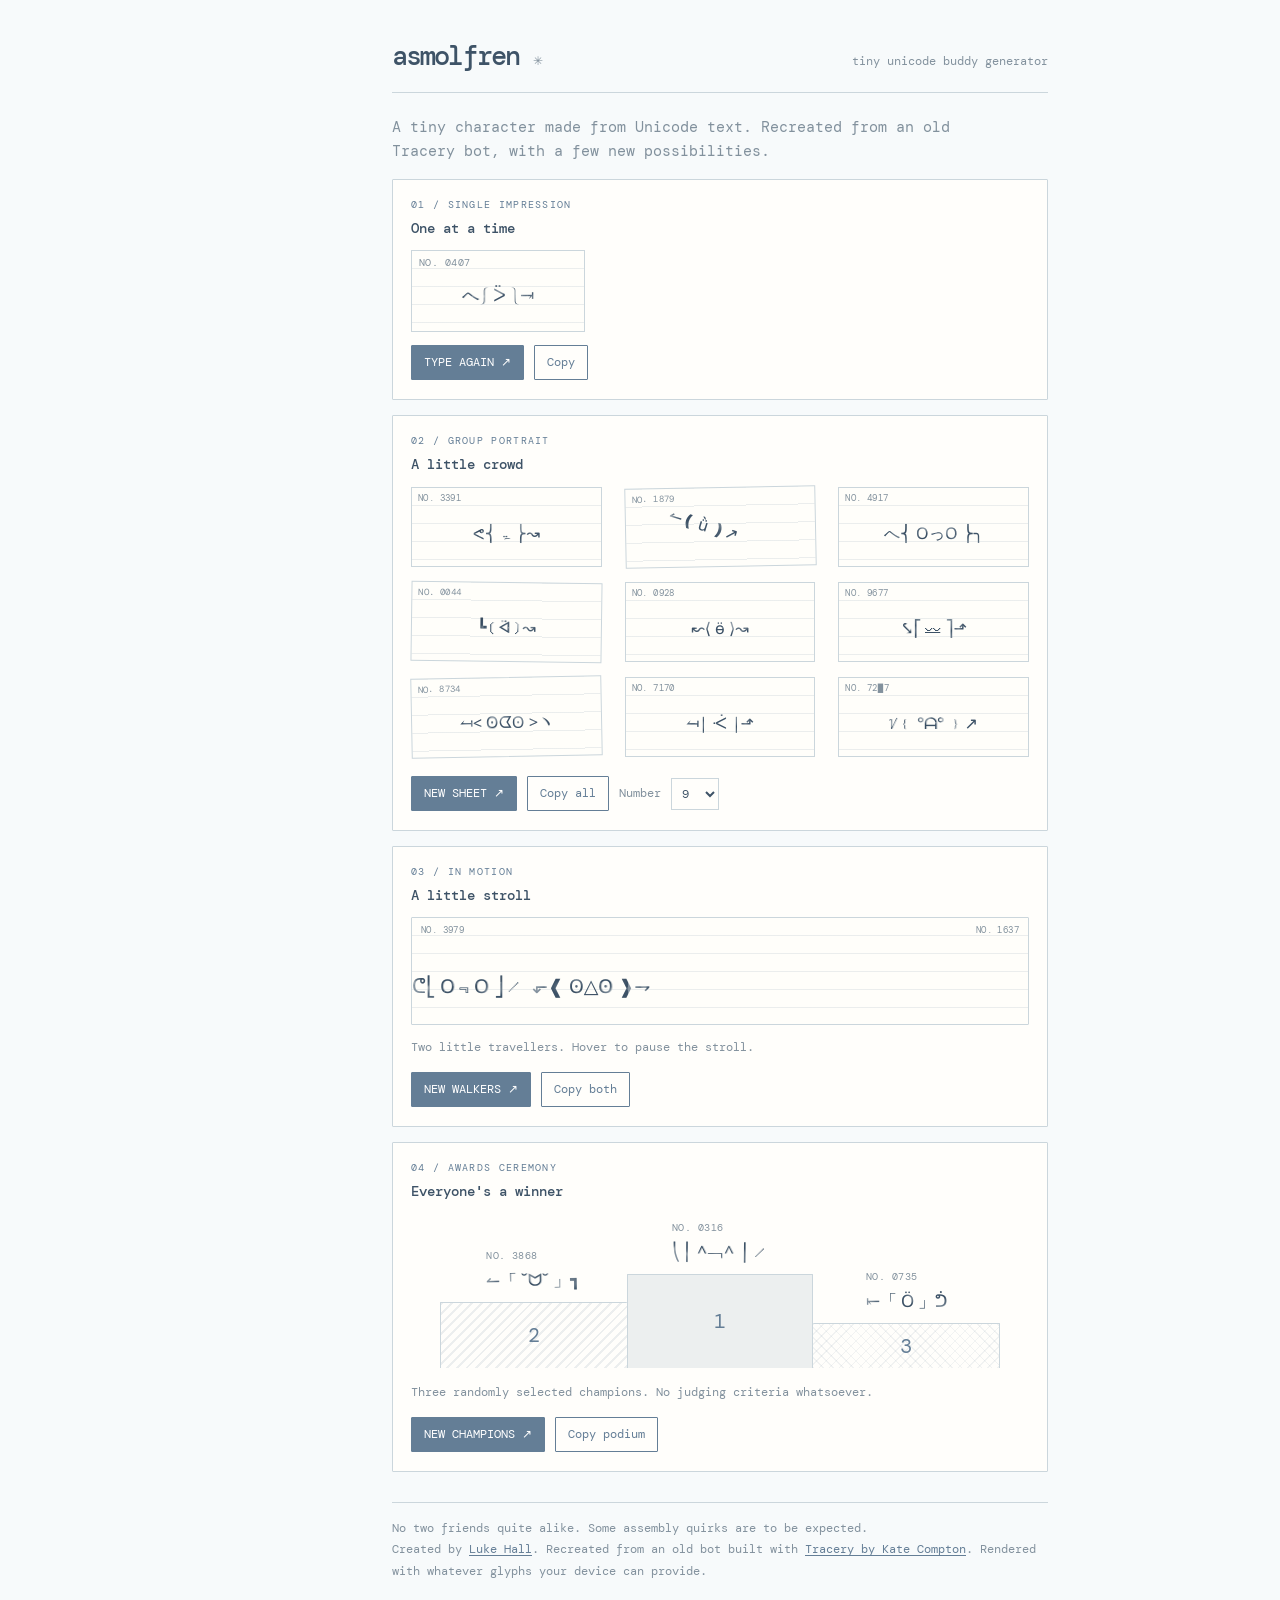
==== commit 67a98e5f: "Update favicons" ====
--- a/index.html
+++ b/index.html
@@ -12,7 +12,9 @@
       rel="stylesheet"
     />
     <link rel="stylesheet" href="style.css" />
-    <link rel="icon" type="image/png" sizes="512x512" href="/lil-buddy/favicon.png" />
+    <link rel="icon" href="/lil-buddy/favicon.ico" sizes="16x16 32x32 48x48" />
+    <link rel="icon" href="/lil-buddy/favicon.svg" type="image/svg+xml" />
+    <link rel="apple-touch-icon" href="/lil-buddy/apple-touch-icon.png" sizes="180x180" />
     <!-- load counter -->
     <script>
       window.goatcounter = {
